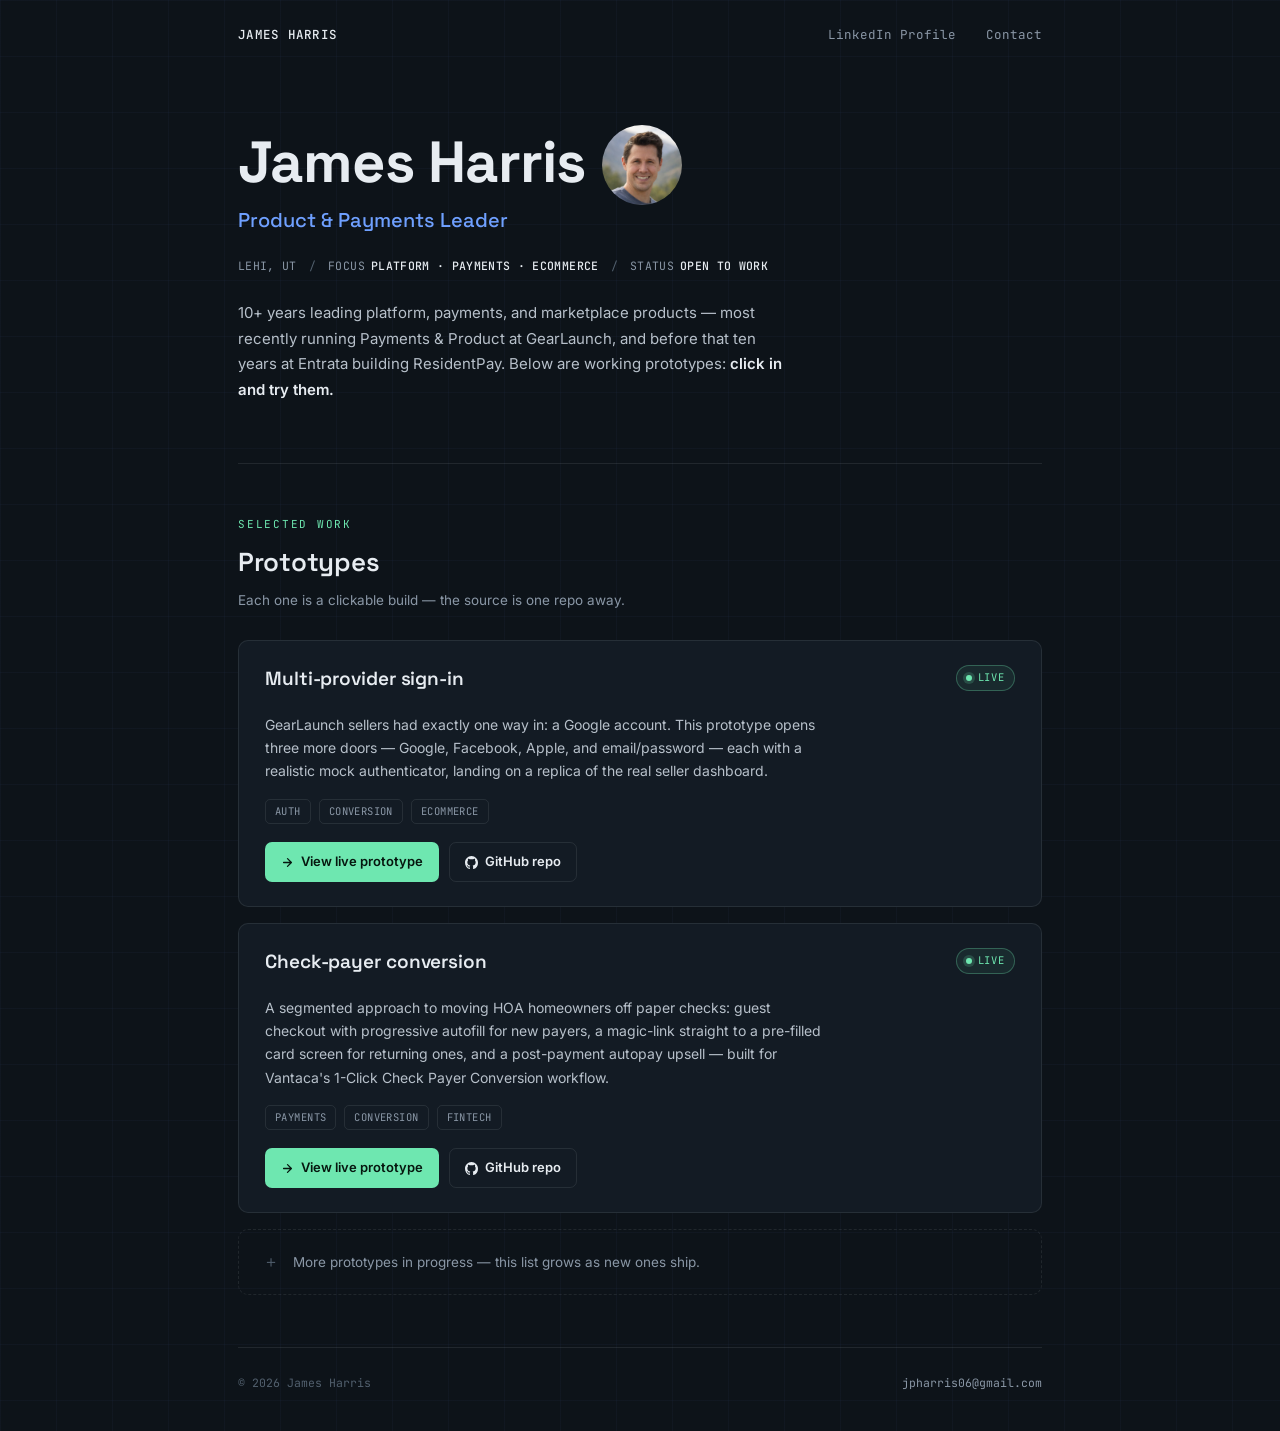
==== index.html @ ce8728e5 "Update index.html" ====
<!DOCTYPE html>
<html lang="en">
<head>
<meta charset="UTF-8">
<meta name="viewport" content="width=device-width, initial-scale=1.0">
<title>James Harris — Product &amp; Payments</title>
<meta name="description" content="Product and payments leader — selected working prototypes.">
<meta property="og:title" content="James Harris — Product & Payments">
<meta property="og:description" content="Selected working prototypes — not slide decks. Click in, sign in, use them.">
<meta property="og:type" content="website">
<meta property="og:url" content="https://jpharris06-dot.github.io">
<meta name="twitter:card" content="summary">
<meta name="twitter:title" content="James Harris — Product & Payments">
<meta name="twitter:description" content="Selected working prototypes — not slide decks. Click in, sign in, use them.">
<link rel="preconnect" href="https://fonts.googleapis.com">
<link href="https://fonts.googleapis.com/css2?family=Space+Grotesk:wght@400;500;600;700&family=Inter:wght@400;500;600&family=JetBrains+Mono:wght@400;500&display=swap" rel="stylesheet">
<style>
  :root{
    --bg: #0D1319;
    --panel: #131B24;
    --panel-2: #17212C;
    --ink: #E7ECF1;
    --muted: #8A97A6;
    --faint: #52606E;
    --line: rgba(231,236,241,0.09);
    --signal: #6EE7B0;
    --wire: #6FA0FF;
    --radius: 10px;
    --display: 'Space Grotesk', sans-serif;
    --body: 'Inter', sans-serif;
    --mono: 'JetBrains Mono', monospace;
  }
  *{ box-sizing:border-box; }
  html{ scroll-behavior:smooth; }
  body{
    margin:0; background: var(--bg); color: var(--ink);
    font-family: var(--body); line-height:1.5; -webkit-font-smoothing:antialiased;
    background-image:
      linear-gradient(rgba(111,160,255,0.035) 1px, transparent 1px),
      linear-gradient(90deg, rgba(111,160,255,0.035) 1px, transparent 1px);
    background-size: 56px 56px;
  }
  a{ color:inherit; }
  ::selection{ background: var(--signal); color:#06120C; }
  :focus-visible{ outline: 2px solid var(--signal); outline-offset:3px; }

  .wrap{ max-width: 860px; margin:0 auto; padding: 0 28px; }

  /* ---------- NAV ---------- */
  .nav{
    display:flex; align-items:center; justify-content:space-between;
    padding: 26px 0; font-family: var(--mono); font-size:12.5px; color: var(--muted);
  }
  .nav .who{ color: var(--ink); font-weight:500; letter-spacing:0.02em; }
  .nav .links a{ text-decoration:none; color: var(--muted); margin-left:22px; transition: color .15s ease; }
  .nav .links a:hover{ color: var(--signal); }

  /* ---------- HERO ---------- */
  .hero{ padding: 54px 0 46px; border-bottom:1px solid var(--line); }
  .hero h1{
    font-family: var(--display); font-weight:700; font-size: clamp(38px,6vw,58px);
    margin:0 0 6px; letter-spacing:-0.015em; line-height:1.04;
  }
  .hero .role{
    font-family: var(--display); font-weight:500; font-size: clamp(17px,2.2vw,20px);
    color: var(--wire); margin: 0 0 22px;
  }
  .meta-row{
    display:flex; flex-wrap:wrap; gap: 8px 0; font-family: var(--mono); font-size:11.5px;
    color: var(--muted); letter-spacing:0.03em; margin-bottom:26px;
  }
  .meta-row span{ display:flex; align-items:center; }
  .meta-row span + span::before{ content:"/"; margin:0 12px; color: var(--faint); }
  .meta-row b{ color: var(--ink); font-weight:500; margin-left:6px; }

  .intro{ max-width: 560px; color:#B7C0CA; font-size:15px; line-height:1.7; }
  .intro strong{ color: var(--ink); font-weight:600; }

  /* ---------- SECTION HEADER ---------- */
  .section{ padding: 52px 0; }
  .section-head{ margin-bottom:30px; }
  .eyebrow{
    font-family: var(--mono); font-size:11px; letter-spacing:0.16em; text-transform:uppercase;
    color: var(--signal); margin: 0 0 10px; display:block;
  }
  .section-head h2{
    font-family: var(--display); font-weight:600; font-size:26px; margin:0; letter-spacing:-0.01em;
  }
  .section-head p{ color: var(--muted); font-size:13.5px; margin: 8px 0 0; }

  /* ---------- PROJECT CARDS ---------- */
  .project-list{ display:flex; flex-direction:column; gap:16px; }
  .project-card{
    background: var(--panel); border:1px solid var(--line); border-radius: var(--radius);
    padding: 24px 26px; transition: border-color .18s ease, transform .18s ease, background .18s ease;
  }
  .project-card:hover{ border-color: rgba(111,231,176,0.35); background: var(--panel-2); }

  .card-top{ display:flex; align-items:flex-start; justify-content:space-between; gap:16px; margin-bottom:12px; flex-wrap:wrap; }
  .status-chip{
    display:inline-flex; align-items:center; gap:6px; font-family: var(--mono); font-size:10.5px;
    letter-spacing:0.08em; color: var(--signal); border:1px solid rgba(110,231,176,0.3);
    background: rgba(110,231,176,0.07); padding:4px 9px; border-radius:999px; flex-shrink:0;
  }
  .status-chip i{ width:6px; height:6px; border-radius:50%; background: var(--signal); box-shadow:0 0 0 3px rgba(110,231,176,0.18); }

  .project-card h3{ font-family: var(--display); font-weight:600; font-size:19px; margin:0 0 8px; letter-spacing:-0.005em; }
  .project-card .desc{ color:#B7C0CA; font-size:14px; line-height:1.65; margin: 0 0 16px; max-width:560px; }

  .tag-row{ display:flex; flex-wrap:wrap; gap:8px; margin-bottom:18px; }
  .tag{
    font-family: var(--mono); font-size:10.5px; letter-spacing:0.04em; color: var(--muted);
    border:1px solid var(--line); padding:4px 9px; border-radius:5px;
  }

  .card-actions{ display:flex; gap:10px; flex-wrap:wrap; }
  .btn{
    display:inline-flex; align-items:center; gap:7px; font-family: var(--body); font-weight:600; font-size:13px;
    padding: 9px 15px; border-radius:7px; text-decoration:none; transition: all .15s ease; border:1px solid transparent;
  }
  .btn-primary{ background: var(--signal); color:#06170F; }
  .btn-primary:hover{ background:#8CF0C3; }
  .btn-secondary{ background:transparent; color: var(--ink); border-color: var(--line); }
  .btn-secondary:hover{ border-color: var(--muted); }
  .btn svg{ width:13px; height:13px; }

  /* ---------- NEXT UP ---------- */
  .next-up{
    border: 1px dashed var(--line); border-radius: var(--radius); padding: 20px 24px;
    display:flex; align-items:center; gap:14px; color: var(--muted); font-size:13.5px;
  }
  .next-up .dot{ font-family: var(--mono); font-size:16px; color: var(--faint); flex-shrink:0; }

  /* ---------- FOOTER ---------- */
  footer{
    border-top:1px solid var(--line); padding: 26px 0 40px;
    display:flex; justify-content:space-between; align-items:center; flex-wrap:wrap; gap:10px;
    font-family: var(--mono); font-size:11.5px; color: var(--faint);
  }
  footer a{ color: var(--muted); text-decoration:none; }
  footer a:hover{ color: var(--signal); }

  @media (max-width:560px){
    .meta-row span + span::before{ margin:0 9px; }
    .nav .links a{ margin-left:14px; }
  }

  /* ---------- EMAIL MODAL ---------- */
  .email-modal-overlay{
    position:fixed; inset:0; z-index:1000; display:none; align-items:center; justify-content:center;
    background: rgba(6,10,14,0.65); backdrop-filter: blur(3px); padding:20px;
  }
  .email-modal-overlay.show{ display:flex; }
  .email-modal-card{
    width:320px; max-width:100%; background: var(--panel-2); border:1px solid var(--line);
    border-radius: var(--radius); overflow:hidden; box-shadow: 0 24px 60px rgba(0,0,0,0.5);
  }
  .email-modal-head{
    display:flex; align-items:center; justify-content:space-between; padding:16px 18px;
    border-bottom:1px solid var(--line); font-family: var(--display); font-weight:600; font-size:14.5px;
  }
  .email-modal-close{
    background:none; border:none; color: var(--muted); font-size:14px; cursor:pointer; padding:4px;
    line-height:1; transition: color .15s ease;
  }
  .email-modal-close:hover{ color: var(--ink); }
  .email-modal-options{ padding:10px; display:flex; flex-direction:column; gap:4px; }
  .email-option{
    display:flex; align-items:center; gap:12px; width:100%; text-align:left;
    padding:11px 12px; border-radius:8px; background:none; border:none; color: var(--ink);
    font-family: var(--body); font-size:13.5px; font-weight:500; cursor:pointer; text-decoration:none;
    transition: background .15s ease;
  }
  .email-option:hover{ background: rgba(111,160,255,0.08); }
  .email-option-icon{ display:flex; align-items:center; justify-content:center; width:24px; flex-shrink:0; color: var(--muted); }
.profile-pic{ width:80px; height:80px; border-radius:50%; object-fit:cover; vertical-align:middle; }
.name-row{ display:flex; align-items:center; gap:16px; } "display:flex"
</style>
</head>
<body>

<div class="wrap">
  <div class="nav">
    <span class="who">JAMES HARRIS</span>
    <span class="links">
      <a href="https://www.linkedin.com/in/the-james-harris/" target="_blank" rel="noopener">LinkedIn Profile</a>
      <a href="#" id="nav-contact">Contact</a>
    </span>
  </div>

  <div class="hero">
    <div class="name-row"> <h1>James Harris</h1>
       <a href="profile.jpg" target="_blank"> <img src="profile.jpg" alt="James Harris" class="profile-pic"> </a> 
        </div>
    <p class="role">Product &amp; Payments Leader</p>
    <div class="meta-row">
      <span>LEHI, UT</span>
      <span>FOCUS<b>PLATFORM · PAYMENTS · ECOMMERCE</b></span>
      <span>STATUS<b>OPEN TO WORK</b></span>
    </div>
    <p class="intro">
      10+ years leading platform, payments, and marketplace products — most recently running Payments &amp; Product at GearLaunch, and before that ten years at Entrata building ResidentPay. Below are working prototypes: <strong>click in and try them.</strong>
    </p>
  </div>

  <div class="section" id="work">
    <div class="section-head">
      <span class="eyebrow">Selected work</span>
      <h2>Prototypes</h2>
      <p>Each one is a clickable build — the source is one repo away.</p>
    </div>

    <div class="project-list">

      <div class="project-card">
        <div class="card-top">
          <h3>Multi-provider sign-in</h3>
          <span class="status-chip"><i></i>LIVE</span>
        </div>
        <p class="desc">GearLaunch sellers had exactly one way in: a Google account. This prototype opens three more doors — Google, Facebook, Apple, and email/password — each with a realistic mock authenticator, landing on a replica of the real seller dashboard.</p>
        <div class="tag-row">
          <span class="tag">AUTH</span>
          <span class="tag">CONVERSION</span>
          <span class="tag">ECOMMERCE</span>
        </div>
        <div class="card-actions">
          <a class="btn btn-primary" href="https://jpharris06-dot.github.io/gearlaunch-seller-login-prototype/" target="_blank" rel="noopener">
            <svg viewBox="0 0 20 20" fill="none"><path d="M4 10h11M10 4l6 6-6 6" stroke="currentColor" stroke-width="2" stroke-linecap="round" stroke-linejoin="round"/></svg>
            View live prototype
          </a>
          <a class="btn btn-secondary" href="https://github.com/jpharris06-dot/gearlaunch-seller-login-prototype" target="_blank" rel="noopener">
            <svg viewBox="0 0 20 20" fill="currentColor"><path d="M10 0C4.48 0 0 4.58 0 10.24c0 4.53 2.87 8.37 6.84 9.72.5.1.68-.22.68-.5v-1.75c-2.78.62-3.37-1.36-3.37-1.36-.45-1.19-1.11-1.5-1.11-1.5-.91-.64.07-.63.07-.63 1 .07 1.53 1.06 1.53 1.06.89 1.56 2.34 1.11 2.91.85.09-.66.35-1.11.63-1.37-2.22-.26-4.56-1.15-4.56-5.11 0-1.13.39-2.05 1.03-2.77-.1-.26-.45-1.32.1-2.75 0 0 .84-.28 2.75 1.06a9.4 9.4 0 0 1 5 0c1.91-1.34 2.75-1.06 2.75-1.06.55 1.43.2 2.49.1 2.75.64.72 1.03 1.64 1.03 2.77 0 3.97-2.34 4.85-4.57 5.1.36.32.68.95.68 1.92v2.85c0 .28.18.61.69.5A10.25 10.25 0 0 0 20 10.24C20 4.58 15.52 0 10 0Z"/></svg>
            GitHub repo
          </a>
        </div>
      </div>

      <div class="project-card">
        <div class="card-top">
          <h3>Check-payer conversion</h3>
          <span class="status-chip"><i></i>LIVE</span>
        </div>
        <p class="desc">A segmented approach to moving HOA homeowners off paper checks: guest checkout with progressive autofill for new payers, a magic-link straight to a pre-filled card screen for returning ones, and a post-payment autopay upsell — built for Vantaca's 1-Click Check Payer Conversion workflow.</p>
        <div class="tag-row">
          <span class="tag">PAYMENTS</span>
          <span class="tag">CONVERSION</span>
          <span class="tag">FINTECH</span>
        </div>
        <div class="card-actions">
          <a class="btn btn-primary" href="https://jpharris06-dot.github.io/vantaca-pay-prototype/" target="_blank" rel="noopener">
            <svg viewBox="0 0 20 20" fill="none"><path d="M4 10h11M10 4l6 6-6 6" stroke="currentColor" stroke-width="2" stroke-linecap="round" stroke-linejoin="round"/></svg>
            View live prototype
          </a>
          <a class="btn btn-secondary" href="https://github.com/jpharris06-dot/vantaca-pay-prototype" target="_blank" rel="noopener">
            <svg viewBox="0 0 20 20" fill="currentColor"><path d="M10 0C4.48 0 0 4.58 0 10.24c0 4.53 2.87 8.37 6.84 9.72.5.1.68-.22.68-.5v-1.75c-2.78.62-3.37-1.36-3.37-1.36-.45-1.19-1.11-1.5-1.11-1.5-.91-.64.07-.63.07-.63 1 .07 1.53 1.06 1.53 1.06.89 1.56 2.34 1.11 2.91.85.09-.66.35-1.11.63-1.37-2.22-.26-4.56-1.15-4.56-5.11 0-1.13.39-2.05 1.03-2.77-.1-.26-.45-1.32.1-2.75 0 0 .84-.28 2.75 1.06a9.4 9.4 0 0 1 5 0c1.91-1.34 2.75-1.06 2.75-1.06.55 1.43.2 2.49.1 2.75.64.72 1.03 1.64 1.03 2.77 0 3.97-2.34 4.85-4.57 5.1.36.32.68.95.68 1.92v2.85c0 .28.18.61.69.5A10.25 10.25 0 0 0 20 10.24C20 4.58 15.52 0 10 0Z"/></svg>
            GitHub repo
          </a>
        </div>
      </div>

      <div class="next-up">
        <span class="dot">＋</span>
        <span>More prototypes in progress — this list grows as new ones ship.</span>
      </div>

    </div>
  </div>

  <footer>
    <span>© 2026 James Harris</span>
    <a href="#" id="footer-contact">jpharris06@gmail.com</a>
  </footer>
</div>

<!-- ============ EMAIL MODAL ============ -->
<div class="email-modal-overlay" id="email-modal">
  <div class="email-modal-card">
    <div class="email-modal-head">
      <span>Reach James</span>
      <button class="email-modal-close" id="email-modal-close" aria-label="Close">✕</button>
    </div>
    <div class="email-modal-options">
      <a class="email-option" href="https://mail.google.com/mail/?view=cm&fs=1&to=jpharris06@gmail.com" target="_blank" rel="noopener">
        <span class="email-option-icon">
          <svg viewBox="0 0 24 24" width="18" height="18"><path fill="#EA4335" d="M12 13.2 2.4 6.6V18a1.8 1.8 0 0 0 1.8 1.8h1.6V9.9l6.2 4.3 6.2-4.3v9.9h1.6A1.8 1.8 0 0 0 21.6 18V6.6L12 13.2Z"/><path fill="#4285F4" d="M19.8 4.8h-.4L12 10.1 4.6 4.8h-.4A1.8 1.8 0 0 0 2.4 6.6l9.6 6.6 9.6-6.6a1.8 1.8 0 0 0-1.8-1.8Z"/></svg>
        </span>
        <span>Open in Gmail</span>
      </a>
      <a class="email-option" href="https://outlook.office.com/mail/deeplink/compose?to=jpharris06@gmail.com" target="_blank" rel="noopener">
        <span class="email-option-icon">
          <svg viewBox="0 0 24 24" width="18" height="18"><rect x="2" y="5" width="13" height="14" rx="1.5" fill="#0A2767"/><path fill="#28A8EA" d="M22 8.2v8.4c0 .6-.5 1-1 .8l-6-3.1V9.9l6-3.1c.5-.2 1 .2 1 .8Z"/><rect x="4" y="8" width="9" height="8" fill="#fff"/></svg>
        </span>
        <span>Open in Outlook</span>
      </a>
      <button class="email-option" id="copy-email-btn">
        <span class="email-option-icon">
          <svg viewBox="0 0 24 24" width="18" height="18" fill="none"><rect x="8" y="8" width="12" height="12" rx="2" stroke="currentColor" stroke-width="1.6"/><path d="M16 8V6a2 2 0 0 0-2-2H6a2 2 0 0 0-2 2v8a2 2 0 0 0 2 2h2" stroke="currentColor" stroke-width="1.6"/></svg>
        </span>
        <span id="copy-email-label">Copy email address</span>
      </button>
    </div>
  </div>
</div>

<script>
  const emailModal = document.getElementById('email-modal');
  function openEmailModal(e){ e.preventDefault(); emailModal.classList.add('show'); }
  function closeEmailModal(){ emailModal.classList.remove('show'); }

  document.getElementById('nav-contact').addEventListener('click', openEmailModal);
  document.getElementById('footer-contact').addEventListener('click', openEmailModal);
  document.getElementById('email-modal-close').addEventListener('click', closeEmailModal);
  emailModal.addEventListener('click', (e) => { if(e.target === emailModal) closeEmailModal(); });
  document.addEventListener('keydown', (e) => { if(e.key === 'Escape') closeEmailModal(); });

  document.getElementById('copy-email-btn').addEventListener('click', async () => {
    const label = document.getElementById('copy-email-label');
    try{
      await navigator.clipboard.writeText('jpharris06@gmail.com');
      label.textContent = 'Copied!';
      setTimeout(() => { label.textContent = 'Copy email address'; }, 1600);
    }catch(err){
      label.textContent = 'jpharris06@gmail.com';
    }
  });
</script>

</body>
</html>
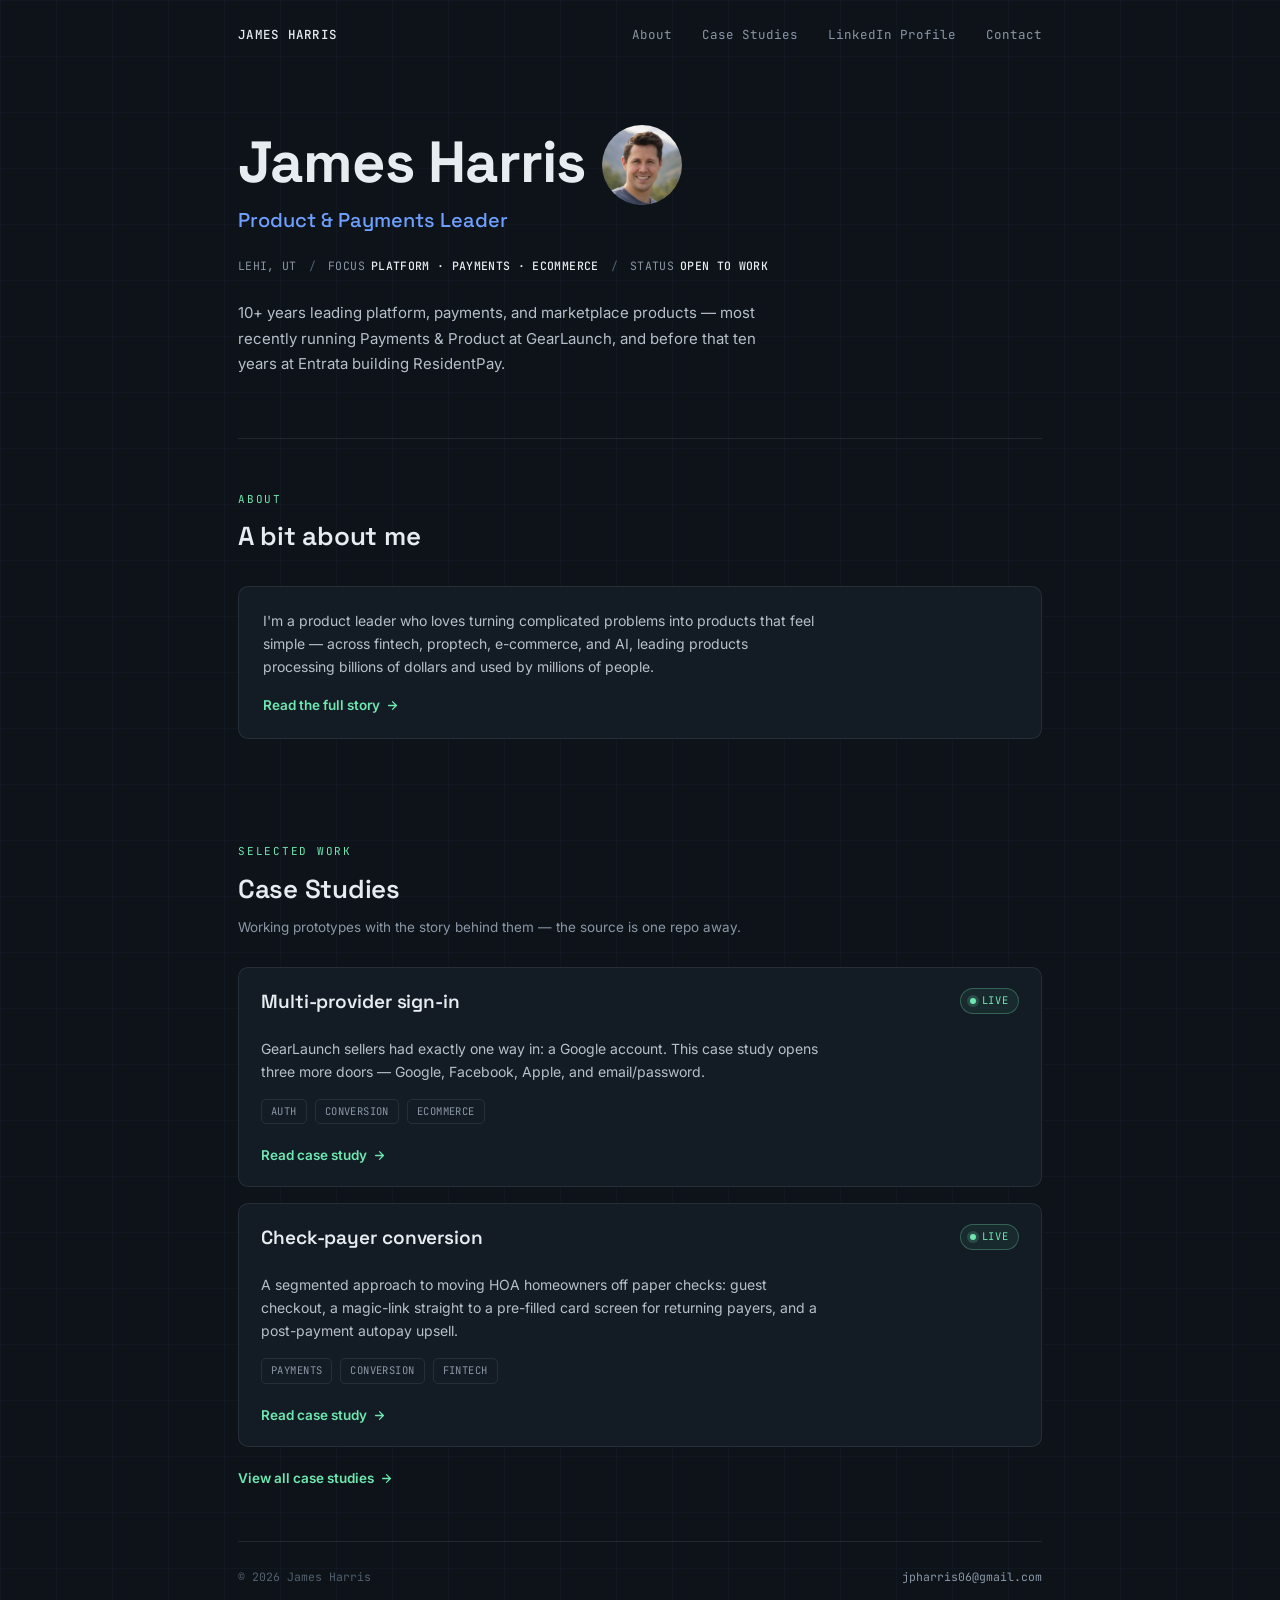
==== commit 5284f75a: "Restructure site Restructure site into About Me and Case Studies pages." ====
--- a/index.html
+++ b/index.html
@@ -4,194 +4,28 @@
 <meta charset="UTF-8">
 <meta name="viewport" content="width=device-width, initial-scale=1.0">
 <title>James Harris — Product &amp; Payments</title>
-<meta name="description" content="Product and payments leader — selected working prototypes.">
+<meta name="description" content="Product and payments leader — case studies, working prototypes, and background.">
 <meta property="og:title" content="James Harris — Product & Payments">
-<meta property="og:description" content="Selected working prototypes — not slide decks. Click in, sign in, use them.">
+<meta property="og:description" content="Case studies and working prototypes — not slide decks. Click in, sign in, use them.">
 <meta property="og:type" content="website">
-<meta property="og:url" content="https://jpharris06-dot.github.io">
+<meta property="og:url" content="https://jpharris06-dot.github.io/">
 <meta name="twitter:card" content="summary">
 <meta name="twitter:title" content="James Harris — Product & Payments">
-<meta name="twitter:description" content="Selected working prototypes — not slide decks. Click in, sign in, use them.">
+<meta name="twitter:description" content="Case studies and working prototypes — not slide decks. Click in, sign in, use them.">
 <link rel="preconnect" href="https://fonts.googleapis.com">
 <link href="https://fonts.googleapis.com/css2?family=Space+Grotesk:wght@400;500;600;700&family=Inter:wght@400;500;600&family=JetBrains+Mono:wght@400;500&display=swap" rel="stylesheet">
-<style>
-  :root{
-    --bg: #0D1319;
-    --panel: #131B24;
-    --panel-2: #17212C;
-    --ink: #E7ECF1;
-    --muted: #8A97A6;
-    --faint: #52606E;
-    --line: rgba(231,236,241,0.09);
-    --signal: #6EE7B0;
-    --wire: #6FA0FF;
-    --radius: 10px;
-    --display: 'Space Grotesk', sans-serif;
-    --body: 'Inter', sans-serif;
-    --mono: 'JetBrains Mono', monospace;
-  }
-  *{ box-sizing:border-box; }
-  html{ scroll-behavior:smooth; }
-  body{
-    margin:0; background: var(--bg); color: var(--ink);
-    font-family: var(--body); line-height:1.5; -webkit-font-smoothing:antialiased;
-    background-image:
-      linear-gradient(rgba(111,160,255,0.035) 1px, transparent 1px),
-      linear-gradient(90deg, rgba(111,160,255,0.035) 1px, transparent 1px);
-    background-size: 56px 56px;
-  }
-  a{ color:inherit; }
-  ::selection{ background: var(--signal); color:#06120C; }
-  :focus-visible{ outline: 2px solid var(--signal); outline-offset:3px; }
-
-  .wrap{ max-width: 860px; margin:0 auto; padding: 0 28px; }
-
-  /* ---------- NAV ---------- */
-  .nav{
-    display:flex; align-items:center; justify-content:space-between;
-    padding: 26px 0; font-family: var(--mono); font-size:12.5px; color: var(--muted);
-  }
-  .nav .who{ color: var(--ink); font-weight:500; letter-spacing:0.02em; }
-  .nav .links a{ text-decoration:none; color: var(--muted); margin-left:22px; transition: color .15s ease; }
-  .nav .links a:hover{ color: var(--signal); }
-
-  /* ---------- HERO ---------- */
-  .hero{ padding: 54px 0 46px; border-bottom:1px solid var(--line); }
-  .hero h1{
-    font-family: var(--display); font-weight:700; font-size: clamp(38px,6vw,58px);
-    margin:0 0 6px; letter-spacing:-0.015em; line-height:1.04;
-  }
-  .hero .role{
-    font-family: var(--display); font-weight:500; font-size: clamp(17px,2.2vw,20px);
-    color: var(--wire); margin: 0 0 22px;
-  }
-  .meta-row{
-    display:flex; flex-wrap:wrap; gap: 8px 0; font-family: var(--mono); font-size:11.5px;
-    color: var(--muted); letter-spacing:0.03em; margin-bottom:26px;
-  }
-  .meta-row span{ display:flex; align-items:center; }
-  .meta-row span + span::before{ content:"/"; margin:0 12px; color: var(--faint); }
-  .meta-row b{ color: var(--ink); font-weight:500; margin-left:6px; }
-
-  .intro{ max-width: 560px; color:#B7C0CA; font-size:15px; line-height:1.7; }
-  .intro strong{ color: var(--ink); font-weight:600; }
-
-  /* ---------- SECTION HEADER ---------- */
-  .section{ padding: 52px 0; }
-  .section-head{ margin-bottom:30px; }
-  .eyebrow{
-    font-family: var(--mono); font-size:11px; letter-spacing:0.16em; text-transform:uppercase;
-    color: var(--signal); margin: 0 0 10px; display:block;
-  }
-  .section-head h2{
-    font-family: var(--display); font-weight:600; font-size:26px; margin:0; letter-spacing:-0.01em;
-  }
-  .section-head p{ color: var(--muted); font-size:13.5px; margin: 8px 0 0; }
-
-  /* ---------- PROJECT CARDS ---------- */
-  .project-list{ display:flex; flex-direction:column; gap:16px; }
-  .project-card{
-    background: var(--panel); border:1px solid var(--line); border-radius: var(--radius);
-    padding: 24px 26px; transition: border-color .18s ease, transform .18s ease, background .18s ease;
-  }
-  .project-card:hover{ border-color: rgba(111,231,176,0.35); background: var(--panel-2); }
-
-  .card-top{ display:flex; align-items:flex-start; justify-content:space-between; gap:16px; margin-bottom:12px; flex-wrap:wrap; }
-  .status-chip{
-    display:inline-flex; align-items:center; gap:6px; font-family: var(--mono); font-size:10.5px;
-    letter-spacing:0.08em; color: var(--signal); border:1px solid rgba(110,231,176,0.3);
-    background: rgba(110,231,176,0.07); padding:4px 9px; border-radius:999px; flex-shrink:0;
-  }
-  .status-chip i{ width:6px; height:6px; border-radius:50%; background: var(--signal); box-shadow:0 0 0 3px rgba(110,231,176,0.18); }
-
-  .project-card h3{ font-family: var(--display); font-weight:600; font-size:19px; margin:0 0 8px; letter-spacing:-0.005em; }
-  .project-card .desc{ color:#B7C0CA; font-size:14px; line-height:1.65; margin: 0 0 16px; max-width:560px; }
-
-  .tag-row{ display:flex; flex-wrap:wrap; gap:8px; margin-bottom:18px; }
-  .tag{
-    font-family: var(--mono); font-size:10.5px; letter-spacing:0.04em; color: var(--muted);
-    border:1px solid var(--line); padding:4px 9px; border-radius:5px;
-  }
-
-  .card-actions{ display:flex; gap:10px; flex-wrap:wrap; }
-  .btn{
-    display:inline-flex; align-items:center; gap:7px; font-family: var(--body); font-weight:600; font-size:13px;
-    padding: 9px 15px; border-radius:7px; text-decoration:none; transition: all .15s ease; border:1px solid transparent;
-  }
-  .btn-primary{ background: var(--signal); color:#06170F; }
-  .btn-primary:hover{ background:#8CF0C3; }
-  .btn-secondary{ background:transparent; color: var(--ink); border-color: var(--line); }
-  .btn-secondary:hover{ border-color: var(--muted); }
-  .btn svg{ width:13px; height:13px; }
-
-  /* ---------- NEXT UP ---------- */
-  .next-up{
-    border: 1px dashed var(--line); border-radius: var(--radius); padding: 20px 24px;
-    display:flex; align-items:center; gap:14px; color: var(--muted); font-size:13.5px;
-  }
-  .next-up .dot{ font-family: var(--mono); font-size:16px; color: var(--faint); flex-shrink:0; }
-
-  /* ---------- FOOTER ---------- */
-  footer{
-    border-top:1px solid var(--line); padding: 26px 0 40px;
-    display:flex; justify-content:space-between; align-items:center; flex-wrap:wrap; gap:10px;
-    font-family: var(--mono); font-size:11.5px; color: var(--faint);
-  }
-  footer a{ color: var(--muted); text-decoration:none; }
-  footer a:hover{ color: var(--signal); }
-
-  @media (max-width:560px){
-    .meta-row span + span::before{ margin:0 9px; }
-    .nav .links a{ margin-left:14px; }
-  }
-
-  /* ---------- EMAIL MODAL ---------- */
-  .email-modal-overlay{
-    position:fixed; inset:0; z-index:1000; display:none; align-items:center; justify-content:center;
-    background: rgba(6,10,14,0.65); backdrop-filter: blur(3px); padding:20px;
-  }
-  .email-modal-overlay.show{ display:flex; }
-  .email-modal-card{
-    width:320px; max-width:100%; background: var(--panel-2); border:1px solid var(--line);
-    border-radius: var(--radius); overflow:hidden; box-shadow: 0 24px 60px rgba(0,0,0,0.5);
-  }
-  .email-modal-head{
-    display:flex; align-items:center; justify-content:space-between; padding:16px 18px;
-    border-bottom:1px solid var(--line); font-family: var(--display); font-weight:600; font-size:14.5px;
-  }
-  .email-modal-close{
-    background:none; border:none; color: var(--muted); font-size:14px; cursor:pointer; padding:4px;
-    line-height:1; transition: color .15s ease;
-  }
-  .email-modal-close:hover{ color: var(--ink); }
-  .email-modal-options{ padding:10px; display:flex; flex-direction:column; gap:4px; }
-  .email-option{
-    display:flex; align-items:center; gap:12px; width:100%; text-align:left;
-    padding:11px 12px; border-radius:8px; background:none; border:none; color: var(--ink);
-    font-family: var(--body); font-size:13.5px; font-weight:500; cursor:pointer; text-decoration:none;
-    transition: background .15s ease;
-  }
-  .email-option:hover{ background: rgba(111,160,255,0.08); }
-  .email-option-icon{ display:flex; align-items:center; justify-content:center; width:24px; flex-shrink:0; color: var(--muted); }
-.profile-pic{ width:80px; height:80px; border-radius:50%; object-fit:cover; vertical-align:middle; }
-.name-row{ display:flex; align-items:center; gap:16px; } "display:flex"
-</style>
+<link rel="stylesheet" href="/style.css">
 </head>
 <body>
 
 <div class="wrap">
-  <div class="nav">
-    <span class="who">JAMES HARRIS</span>
-    <span class="links">
-      <a href="https://www.linkedin.com/in/the-james-harris/" target="_blank" rel="noopener">LinkedIn Profile</a>
-      <a href="#" id="nav-contact">Contact</a>
-    </span>
-  </div>
+  <div id="site-nav"></div>
 
   <div class="hero">
-    <div class="name-row"> <h1>James Harris</h1>
-       <a href="profile.jpg" target="_blank"> <img src="profile.jpg" alt="James Harris" class="profile-pic"> </a> 
-        </div>
+    <div class="name-row">
+      <h1>James Harris</h1>
+      <img src="/profile.jpg" alt="James Harris" class="profile-pic" id="profile-photo">
+    </div>
     <p class="role">Product &amp; Payments Leader</p>
     <div class="meta-row">
       <span>LEHI, UT</span>
@@ -199,131 +33,80 @@
       <span>STATUS<b>OPEN TO WORK</b></span>
     </div>
     <p class="intro">
-      10+ years leading platform, payments, and marketplace products — most recently running Payments &amp; Product at GearLaunch, and before that ten years at Entrata building ResidentPay. Below are working prototypes: <strong>click in and try them.</strong>
+      10+ years leading platform, payments, and marketplace products — most recently running Payments &amp; Product at GearLaunch, and before that ten years at Entrata building ResidentPay.
     </p>
+  </div>
+
+  <div class="section" id="about">
+    <div class="section-head">
+      <span class="eyebrow">About</span>
+      <h2>A bit about me</h2>
+    </div>
+    <div class="teaser-card">
+      <p>I'm a product leader who loves turning complicated problems into products that feel simple — across fintech, proptech, e-commerce, and AI, leading products processing billions of dollars and used by millions of people.</p>
+      <a class="link-arrow" href="/about-me/">
+        Read the full story
+        <svg viewBox="0 0 20 20" fill="none"><path d="M4 10h11M10 4l6 6-6 6" stroke="currentColor" stroke-width="2" stroke-linecap="round" stroke-linejoin="round"/></svg>
+      </a>
+    </div>
   </div>
 
   <div class="section" id="work">
     <div class="section-head">
       <span class="eyebrow">Selected work</span>
-      <h2>Prototypes</h2>
-      <p>Each one is a clickable build — the source is one repo away.</p>
+      <h2>Case Studies</h2>
+      <p>Working prototypes with the story behind them — the source is one repo away.</p>
     </div>
 
     <div class="project-list">
 
-      <div class="project-card">
+      <div class="project-card compact">
         <div class="card-top">
           <h3>Multi-provider sign-in</h3>
           <span class="status-chip"><i></i>LIVE</span>
         </div>
-        <p class="desc">GearLaunch sellers had exactly one way in: a Google account. This prototype opens three more doors — Google, Facebook, Apple, and email/password — each with a realistic mock authenticator, landing on a replica of the real seller dashboard.</p>
+        <p class="desc">GearLaunch sellers had exactly one way in: a Google account. This case study opens three more doors — Google, Facebook, Apple, and email/password.</p>
         <div class="tag-row">
           <span class="tag">AUTH</span>
           <span class="tag">CONVERSION</span>
           <span class="tag">ECOMMERCE</span>
         </div>
-        <div class="card-actions">
-          <a class="btn btn-primary" href="https://jpharris06-dot.github.io/gearlaunch-seller-login-prototype/" target="_blank" rel="noopener">
-            <svg viewBox="0 0 20 20" fill="none"><path d="M4 10h11M10 4l6 6-6 6" stroke="currentColor" stroke-width="2" stroke-linecap="round" stroke-linejoin="round"/></svg>
-            View live prototype
-          </a>
-          <a class="btn btn-secondary" href="https://github.com/jpharris06-dot/gearlaunch-seller-login-prototype" target="_blank" rel="noopener">
-            <svg viewBox="0 0 20 20" fill="currentColor"><path d="M10 0C4.48 0 0 4.58 0 10.24c0 4.53 2.87 8.37 6.84 9.72.5.1.68-.22.68-.5v-1.75c-2.78.62-3.37-1.36-3.37-1.36-.45-1.19-1.11-1.5-1.11-1.5-.91-.64.07-.63.07-.63 1 .07 1.53 1.06 1.53 1.06.89 1.56 2.34 1.11 2.91.85.09-.66.35-1.11.63-1.37-2.22-.26-4.56-1.15-4.56-5.11 0-1.13.39-2.05 1.03-2.77-.1-.26-.45-1.32.1-2.75 0 0 .84-.28 2.75 1.06a9.4 9.4 0 0 1 5 0c1.91-1.34 2.75-1.06 2.75-1.06.55 1.43.2 2.49.1 2.75.64.72 1.03 1.64 1.03 2.77 0 3.97-2.34 4.85-4.57 5.1.36.32.68.95.68 1.92v2.85c0 .28.18.61.69.5A10.25 10.25 0 0 0 20 10.24C20 4.58 15.52 0 10 0Z"/></svg>
-            GitHub repo
-          </a>
-        </div>
+        <a class="link-arrow" href="/case-studies/gearlaunch-auth/">
+          Read case study
+          <svg viewBox="0 0 20 20" fill="none"><path d="M4 10h11M10 4l6 6-6 6" stroke="currentColor" stroke-width="2" stroke-linecap="round" stroke-linejoin="round"/></svg>
+        </a>
       </div>
 
-      <div class="project-card">
+      <div class="project-card compact">
         <div class="card-top">
           <h3>Check-payer conversion</h3>
           <span class="status-chip"><i></i>LIVE</span>
         </div>
-        <p class="desc">A segmented approach to moving HOA homeowners off paper checks: guest checkout with progressive autofill for new payers, a magic-link straight to a pre-filled card screen for returning ones, and a post-payment autopay upsell — built for Vantaca's 1-Click Check Payer Conversion workflow.</p>
+        <p class="desc">A segmented approach to moving HOA homeowners off paper checks: guest checkout, a magic-link straight to a pre-filled card screen for returning payers, and a post-payment autopay upsell.</p>
         <div class="tag-row">
           <span class="tag">PAYMENTS</span>
           <span class="tag">CONVERSION</span>
           <span class="tag">FINTECH</span>
         </div>
-        <div class="card-actions">
-          <a class="btn btn-primary" href="https://jpharris06-dot.github.io/vantaca-pay-prototype/" target="_blank" rel="noopener">
-            <svg viewBox="0 0 20 20" fill="none"><path d="M4 10h11M10 4l6 6-6 6" stroke="currentColor" stroke-width="2" stroke-linecap="round" stroke-linejoin="round"/></svg>
-            View live prototype
-          </a>
-          <a class="btn btn-secondary" href="https://github.com/jpharris06-dot/vantaca-pay-prototype" target="_blank" rel="noopener">
-            <svg viewBox="0 0 20 20" fill="currentColor"><path d="M10 0C4.48 0 0 4.58 0 10.24c0 4.53 2.87 8.37 6.84 9.72.5.1.68-.22.68-.5v-1.75c-2.78.62-3.37-1.36-3.37-1.36-.45-1.19-1.11-1.5-1.11-1.5-.91-.64.07-.63.07-.63 1 .07 1.53 1.06 1.53 1.06.89 1.56 2.34 1.11 2.91.85.09-.66.35-1.11.63-1.37-2.22-.26-4.56-1.15-4.56-5.11 0-1.13.39-2.05 1.03-2.77-.1-.26-.45-1.32.1-2.75 0 0 .84-.28 2.75 1.06a9.4 9.4 0 0 1 5 0c1.91-1.34 2.75-1.06 2.75-1.06.55 1.43.2 2.49.1 2.75.64.72 1.03 1.64 1.03 2.77 0 3.97-2.34 4.85-4.57 5.1.36.32.68.95.68 1.92v2.85c0 .28.18.61.69.5A10.25 10.25 0 0 0 20 10.24C20 4.58 15.52 0 10 0Z"/></svg>
-            GitHub repo
-          </a>
-        </div>
-      </div>
-
-      <div class="next-up">
-        <span class="dot">＋</span>
-        <span>More prototypes in progress — this list grows as new ones ship.</span>
+        <a class="link-arrow" href="/case-studies/vantaca-check-payer/">
+          Read case study
+          <svg viewBox="0 0 20 20" fill="none"><path d="M4 10h11M10 4l6 6-6 6" stroke="currentColor" stroke-width="2" stroke-linecap="round" stroke-linejoin="round"/></svg>
+        </a>
       </div>
 
     </div>
+
+    <div style="margin-top:18px;">
+      <a class="link-arrow" href="/case-studies/">
+        View all case studies
+        <svg viewBox="0 0 20 20" fill="none"><path d="M4 10h11M10 4l6 6-6 6" stroke="currentColor" stroke-width="2" stroke-linecap="round" stroke-linejoin="round"/></svg>
+      </a>
+    </div>
   </div>
 
-  <footer>
-    <span>© 2026 James Harris</span>
-    <a href="#" id="footer-contact">jpharris06@gmail.com</a>
-  </footer>
+  <div id="site-footer"></div>
 </div>
 
-<!-- ============ EMAIL MODAL ============ -->
-<div class="email-modal-overlay" id="email-modal">
-  <div class="email-modal-card">
-    <div class="email-modal-head">
-      <span>Reach James</span>
-      <button class="email-modal-close" id="email-modal-close" aria-label="Close">✕</button>
-    </div>
-    <div class="email-modal-options">
-      <a class="email-option" href="https://mail.google.com/mail/?view=cm&fs=1&to=jpharris06@gmail.com" target="_blank" rel="noopener">
-        <span class="email-option-icon">
-          <svg viewBox="0 0 24 24" width="18" height="18"><path fill="#EA4335" d="M12 13.2 2.4 6.6V18a1.8 1.8 0 0 0 1.8 1.8h1.6V9.9l6.2 4.3 6.2-4.3v9.9h1.6A1.8 1.8 0 0 0 21.6 18V6.6L12 13.2Z"/><path fill="#4285F4" d="M19.8 4.8h-.4L12 10.1 4.6 4.8h-.4A1.8 1.8 0 0 0 2.4 6.6l9.6 6.6 9.6-6.6a1.8 1.8 0 0 0-1.8-1.8Z"/></svg>
-        </span>
-        <span>Open in Gmail</span>
-      </a>
-      <a class="email-option" href="https://outlook.office.com/mail/deeplink/compose?to=jpharris06@gmail.com" target="_blank" rel="noopener">
-        <span class="email-option-icon">
-          <svg viewBox="0 0 24 24" width="18" height="18"><rect x="2" y="5" width="13" height="14" rx="1.5" fill="#0A2767"/><path fill="#28A8EA" d="M22 8.2v8.4c0 .6-.5 1-1 .8l-6-3.1V9.9l6-3.1c.5-.2 1 .2 1 .8Z"/><rect x="4" y="8" width="9" height="8" fill="#fff"/></svg>
-        </span>
-        <span>Open in Outlook</span>
-      </a>
-      <button class="email-option" id="copy-email-btn">
-        <span class="email-option-icon">
-          <svg viewBox="0 0 24 24" width="18" height="18" fill="none"><rect x="8" y="8" width="12" height="12" rx="2" stroke="currentColor" stroke-width="1.6"/><path d="M16 8V6a2 2 0 0 0-2-2H6a2 2 0 0 0-2 2v8a2 2 0 0 0 2 2h2" stroke="currentColor" stroke-width="1.6"/></svg>
-        </span>
-        <span id="copy-email-label">Copy email address</span>
-      </button>
-    </div>
-  </div>
-</div>
-
-<script>
-  const emailModal = document.getElementById('email-modal');
-  function openEmailModal(e){ e.preventDefault(); emailModal.classList.add('show'); }
-  function closeEmailModal(){ emailModal.classList.remove('show'); }
-
-  document.getElementById('nav-contact').addEventListener('click', openEmailModal);
-  document.getElementById('footer-contact').addEventListener('click', openEmailModal);
-  document.getElementById('email-modal-close').addEventListener('click', closeEmailModal);
-  emailModal.addEventListener('click', (e) => { if(e.target === emailModal) closeEmailModal(); });
-  document.addEventListener('keydown', (e) => { if(e.key === 'Escape') closeEmailModal(); });
-
-  document.getElementById('copy-email-btn').addEventListener('click', async () => {
-    const label = document.getElementById('copy-email-label');
-    try{
-      await navigator.clipboard.writeText('jpharris06@gmail.com');
-      label.textContent = 'Copied!';
-      setTimeout(() => { label.textContent = 'Copy email address'; }, 1600);
-    }catch(err){
-      label.textContent = 'jpharris06@gmail.com';
-    }
-  });
-</script>
-
+<script src="/site.js"></script>
 </body>
 </html>
--- a/style.css
+++ b/style.css
@@ -0,0 +1,233 @@
+:root{
+  --bg: #0D1319;
+  --panel: #131B24;
+  --panel-2: #17212C;
+  --ink: #E7ECF1;
+  --muted: #8A97A6;
+  --faint: #52606E;
+  --line: rgba(231,236,241,0.09);
+  --signal: #6EE7B0;
+  --wire: #6FA0FF;
+  --radius: 10px;
+  --display: 'Space Grotesk', sans-serif;
+  --body: 'Inter', sans-serif;
+  --mono: 'JetBrains Mono', monospace;
+}
+*{ box-sizing:border-box; }
+html{ scroll-behavior:smooth; }
+body{
+  margin:0; background: var(--bg); color: var(--ink);
+  font-family: var(--body); line-height:1.5; -webkit-font-smoothing:antialiased;
+  background-image:
+    linear-gradient(rgba(111,160,255,0.035) 1px, transparent 1px),
+    linear-gradient(90deg, rgba(111,160,255,0.035) 1px, transparent 1px);
+  background-size: 56px 56px;
+}
+a{ color:inherit; }
+::selection{ background: var(--signal); color:#06120C; }
+:focus-visible{ outline: 2px solid var(--signal); outline-offset:3px; }
+
+.wrap{ max-width: 860px; margin:0 auto; padding: 0 28px; }
+
+/* ---------- NAV ---------- */
+.nav{
+  display:flex; align-items:center; justify-content:space-between;
+  padding: 26px 0; font-family: var(--mono); font-size:12.5px; color: var(--muted);
+}
+.nav .who{ color: var(--ink); font-weight:500; letter-spacing:0.02em; }
+.nav .links a{ text-decoration:none; color: var(--muted); margin-left:22px; transition: color .15s ease; }
+.nav .links a:hover{ color: var(--signal); }
+.nav .links a.active{ color: var(--ink); }
+
+/* ---------- HERO (homepage only) ---------- */
+.hero{ padding: 54px 0 46px; border-bottom:1px solid var(--line); }
+.hero h1{
+  font-family: var(--display); font-weight:700; font-size: clamp(38px,6vw,58px);
+  margin:0 0 6px; letter-spacing:-0.015em; line-height:1.04;
+}
+.hero .role{
+  font-family: var(--display); font-weight:500; font-size: clamp(17px,2.2vw,20px);
+  color: var(--wire); margin: 0 0 22px;
+}
+.meta-row{
+  display:flex; flex-wrap:wrap; gap: 8px 0; font-family: var(--mono); font-size:11.5px;
+  color: var(--muted); letter-spacing:0.03em; margin-bottom:26px;
+}
+.meta-row span{ display:flex; align-items:center; }
+.meta-row span + span::before{ content:"/"; margin:0 12px; color: var(--faint); }
+.meta-row b{ color: var(--ink); font-weight:500; margin-left:6px; }
+
+.intro{ max-width: 560px; color:#B7C0CA; font-size:15px; line-height:1.7; }
+.intro strong{ color: var(--ink); font-weight:600; }
+
+/* ---------- PAGE HERO (non-homepage pages) ---------- */
+.page-hero{ padding: 46px 0 40px; border-bottom:1px solid var(--line); }
+.page-hero h1{
+  font-family: var(--display); font-weight:700; font-size: clamp(30px,5vw,42px);
+  margin:6px 0 0; letter-spacing:-0.01em;
+}
+.page-hero p{ color: var(--muted); font-size:13.5px; margin: 12px 0 0; max-width:560px; }
+
+.crumb{
+  font-family: var(--mono); font-size:11.5px; color: var(--muted); text-decoration:none;
+  display:inline-flex; align-items:center; gap:6px; margin-bottom:22px; transition: color .15s ease;
+}
+.crumb:hover{ color: var(--signal); }
+
+/* ---------- SECTION HEADER ---------- */
+.section{ padding: 52px 0; }
+.section-head{ margin-bottom:30px; }
+.eyebrow{
+  font-family: var(--mono); font-size:11px; letter-spacing:0.16em; text-transform:uppercase;
+  color: var(--signal); margin: 0 0 10px; display:block;
+}
+.section-head h2{
+  font-family: var(--display); font-weight:600; font-size:26px; margin:0; letter-spacing:-0.01em;
+}
+.section-head p{ color: var(--muted); font-size:13.5px; margin: 8px 0 0; }
+
+/* ---------- LINK-ARROW (teasers / "read more") ---------- */
+.link-arrow{
+  display:inline-flex; align-items:center; gap:6px; font-family: var(--body); font-weight:600;
+  font-size:13.5px; color: var(--signal); text-decoration:none; transition: gap .15s ease;
+}
+.link-arrow:hover{ gap:9px; }
+.link-arrow svg{ width:13px; height:13px; }
+
+/* ---------- TEASER CARD (homepage "About" preview) ---------- */
+.teaser-card{
+  background: var(--panel); border:1px solid var(--line); border-radius: var(--radius); padding: 22px 24px;
+}
+.teaser-card p{ color:#B7C0CA; font-size:14px; line-height:1.65; margin:0 0 14px; max-width:560px; }
+
+/* ---------- PROJECT CARDS ---------- */
+.project-list{ display:flex; flex-direction:column; gap:16px; }
+.project-card{
+  background: var(--panel); border:1px solid var(--line); border-radius: var(--radius);
+  padding: 24px 26px; transition: border-color .18s ease, background .18s ease;
+}
+.project-card:hover{ border-color: rgba(111,231,176,0.35); background: var(--panel-2); }
+.project-card.compact{ padding: 20px 22px; }
+
+.card-top{ display:flex; align-items:flex-start; justify-content:space-between; gap:16px; margin-bottom:12px; flex-wrap:wrap; }
+.status-chip{
+  display:inline-flex; align-items:center; gap:6px; font-family: var(--mono); font-size:10.5px;
+  letter-spacing:0.08em; color: var(--signal); border:1px solid rgba(110,231,176,0.3);
+  background: rgba(110,231,176,0.07); padding:4px 9px; border-radius:999px; flex-shrink:0;
+}
+.status-chip i{ width:6px; height:6px; border-radius:50%; background: var(--signal); box-shadow:0 0 0 3px rgba(110,231,176,0.18); }
+
+.project-card h3{ font-family: var(--display); font-weight:600; font-size:19px; margin:0 0 8px; letter-spacing:-0.005em; }
+.project-card .desc{ color:#B7C0CA; font-size:14px; line-height:1.65; margin: 0 0 16px; max-width:560px; }
+
+.tag-row{ display:flex; flex-wrap:wrap; gap:8px; margin-bottom:18px; }
+.tag{
+  font-family: var(--mono); font-size:10.5px; letter-spacing:0.04em; color: var(--muted);
+  border:1px solid var(--line); padding:4px 9px; border-radius:5px;
+}
+
+.card-actions{ display:flex; gap:10px; flex-wrap:wrap; }
+.btn{
+  display:inline-flex; align-items:center; gap:7px; font-family: var(--body); font-weight:600; font-size:13px;
+  padding: 9px 15px; border-radius:7px; text-decoration:none; transition: all .15s ease; border:1px solid transparent;
+}
+.btn-primary{ background: var(--signal); color:#06170F; }
+.btn-primary:hover{ background:#8CF0C3; }
+.btn-secondary{ background:transparent; color: var(--ink); border-color: var(--line); }
+.btn-secondary:hover{ border-color: var(--muted); }
+.btn svg{ width:13px; height:13px; }
+
+/* ---------- NEXT UP ---------- */
+.next-up{
+  border: 1px dashed var(--line); border-radius: var(--radius); padding: 20px 24px;
+  display:flex; align-items:center; gap:14px; color: var(--muted); font-size:13.5px;
+}
+.next-up .dot{ font-family: var(--mono); font-size:16px; color: var(--faint); flex-shrink:0; }
+
+/* ---------- SOON NOTE (case study detail placeholder) ---------- */
+.soon-note{
+  margin-top:28px; padding-top:24px; border-top:1px dashed var(--line);
+  color: var(--muted); font-size:12.5px; font-family: var(--mono);
+}
+
+/* ---------- FOOTER ---------- */
+footer{
+  border-top:1px solid var(--line); padding: 26px 0 40px;
+  display:flex; justify-content:space-between; align-items:center; flex-wrap:wrap; gap:10px;
+  font-family: var(--mono); font-size:11.5px; color: var(--faint);
+}
+footer a{ color: var(--muted); text-decoration:none; }
+footer a:hover{ color: var(--signal); }
+
+@media (max-width:560px){
+  .meta-row span + span::before{ margin:0 9px; }
+  .nav .links a{ margin-left:14px; }
+}
+
+/* ---------- EMAIL MODAL ---------- */
+.email-modal-overlay{
+  position:fixed; inset:0; z-index:1000; display:none; align-items:center; justify-content:center;
+  background: rgba(6,10,14,0.65); backdrop-filter: blur(3px); padding:20px;
+}
+.email-modal-overlay.show{ display:flex; }
+.email-modal-card{
+  width:320px; max-width:100%; background: var(--panel-2); border:1px solid var(--line);
+  border-radius: var(--radius); overflow:hidden; box-shadow: 0 24px 60px rgba(0,0,0,0.5);
+}
+.email-modal-head{
+  display:flex; align-items:center; justify-content:space-between; padding:16px 18px;
+  border-bottom:1px solid var(--line); font-family: var(--display); font-weight:600; font-size:14.5px;
+}
+.email-modal-close{
+  background:none; border:none; color: var(--muted); font-size:14px; cursor:pointer; padding:4px;
+  line-height:1; transition: color .15s ease;
+}
+.email-modal-close:hover{ color: var(--ink); }
+.email-modal-options{ padding:10px; display:flex; flex-direction:column; gap:4px; }
+.email-option{
+  display:flex; align-items:center; gap:12px; width:100%; text-align:left;
+  padding:11px 12px; border-radius:8px; background:none; border:none; color: var(--ink);
+  font-family: var(--body); font-size:13.5px; font-weight:500; cursor:pointer; text-decoration:none;
+  transition: background .15s ease;
+}
+.email-option:hover{ background: rgba(111,160,255,0.08); }
+.email-option-icon{ display:flex; align-items:center; justify-content:center; width:24px; flex-shrink:0; color: var(--muted); }
+
+/* ---------- PROFILE PHOTO + LIGHTBOX ---------- */
+.profile-pic{ width:80px; height:80px; border-radius:50%; object-fit:cover; vertical-align:middle; cursor:pointer; transition: opacity .15s ease; }
+.profile-pic:hover{ opacity:0.85; }
+.name-row{ display:flex; align-items:center; gap:16px; }
+
+.photo-lightbox-overlay{
+  position:fixed; inset:0; z-index:1200; display:none; align-items:center; justify-content:center;
+  background: rgba(6,10,14,0.85); backdrop-filter: blur(4px); padding:32px; cursor:zoom-out;
+}
+.photo-lightbox-overlay.show{ display:flex; }
+.photo-lightbox-img{
+  max-width:90vw; max-height:88vh; width:auto; height:auto;
+  border-radius:12px; box-shadow: 0 30px 70px rgba(0,0,0,0.6);
+}
+
+/* ---------- ABOUT SECTION ---------- */
+.about-stats{ display:flex; flex-wrap:wrap; gap:10px; margin: 2px 0 28px; }
+.stat-chip{
+  font-family: var(--mono); font-size:11px; letter-spacing:0.05em; color: var(--signal);
+  border:1px solid rgba(110,231,176,0.3); background: rgba(110,231,176,0.07);
+  padding:6px 12px; border-radius:999px;
+}
+.about-body p{ color:#B7C0CA; font-size:15px; line-height:1.75; margin:0 0 18px; max-width:640px; }
+.about-body p:last-child{ margin-bottom:0; }
+.about-body strong{ color: var(--signal); font-weight:600; }
+.about-personal{ margin-top:32px; padding-top:28px; border-top:1px solid var(--line); }
+.about-personal h3{
+  font-family: var(--display); font-weight:600; font-size:13px; letter-spacing:0.1em; text-transform:uppercase;
+  color: var(--muted); margin:0 0 14px;
+}
+.about-personal p{ color:#B7C0CA; font-size:14.5px; line-height:1.75; margin:0 0 14px; max-width:600px; }
+.about-personal p:last-child{ margin-bottom:0; }
+.pull-quote{
+  margin: 32px 0 0; padding: 22px 26px; border-left:2px solid var(--signal);
+  background: var(--panel); border-radius: 0 var(--radius) var(--radius) 0;
+  font-family: var(--display); font-weight:500; font-size:16px; line-height:1.6; color: var(--ink);
+  max-width:640px;
+}
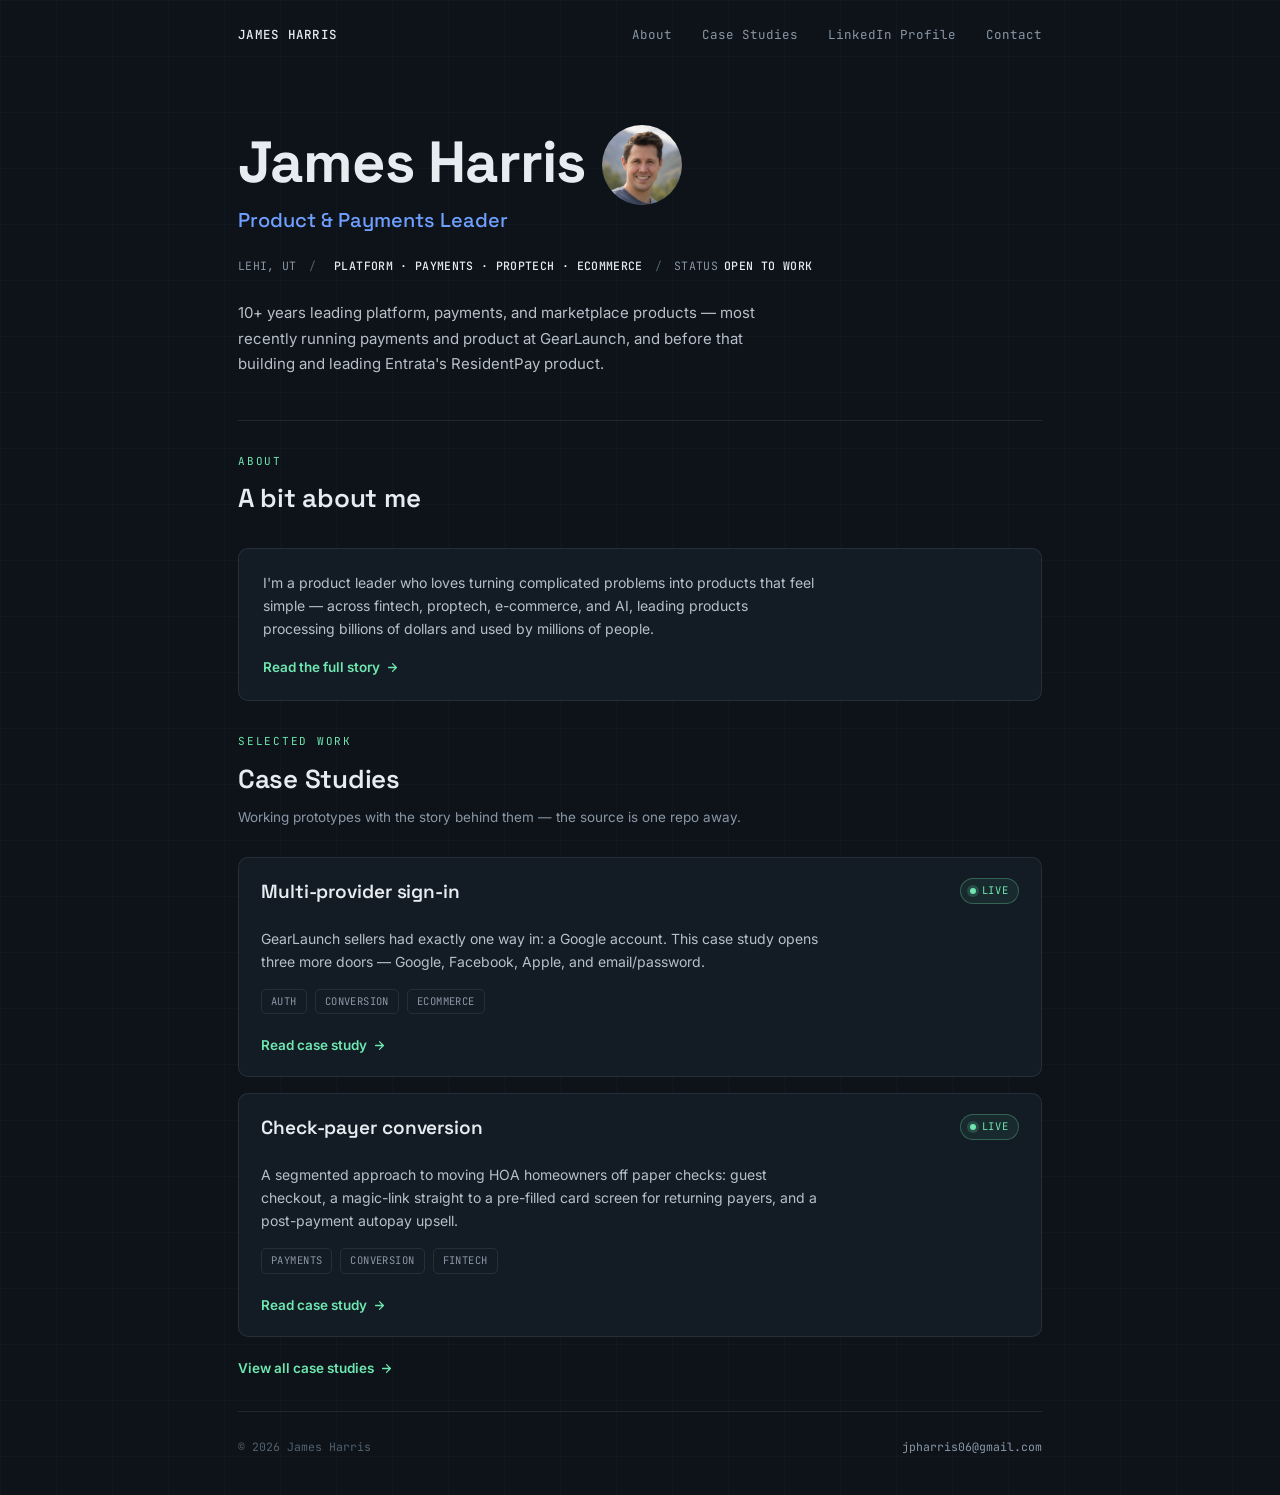
==== commit bc4511fb: "Update index.html" ====
--- a/index.html
+++ b/index.html
@@ -29,11 +29,11 @@
     <p class="role">Product &amp; Payments Leader</p>
     <div class="meta-row">
       <span>LEHI, UT</span>
-      <span>FOCUS<b>PLATFORM · PAYMENTS · ECOMMERCE</b></span>
+      <span><b>PLATFORM · PAYMENTS · PROPTECH · ECOMMERCE</b></span>
       <span>STATUS<b>OPEN TO WORK</b></span>
     </div>
     <p class="intro">
-      10+ years leading platform, payments, and marketplace products — most recently running Payments &amp; Product at GearLaunch, and before that ten years at Entrata building ResidentPay.
+      10+ years leading platform, payments, and marketplace products — most recently running payments and product at GearLaunch, and before that building and leading Entrata&apos;s ResidentPay product.
     </p>
   </div>
 
--- a/style.css
+++ b/style.css
@@ -40,7 +40,7 @@
 .nav .links a.active{ color: var(--ink); }
 
 /* ---------- HERO (homepage only) ---------- */
-.hero{ padding: 54px 0 46px; border-bottom:1px solid var(--line); }
+.hero{ padding: 54px 0 28px; border-bottom:1px solid var(--line); }
 .hero h1{
   font-family: var(--display); font-weight:700; font-size: clamp(38px,6vw,58px);
   margin:0 0 6px; letter-spacing:-0.015em; line-height:1.04;
@@ -61,7 +61,8 @@
 .intro strong{ color: var(--ink); font-weight:600; }
 
 /* ---------- PAGE HERO (non-homepage pages) ---------- */
-.page-hero{ padding: 46px 0 40px; border-bottom:1px solid var(--line); }
+.page-hero{ padding: 46px 0 20px; }
+.page-hero + .section{ padding-top: 0; }
 .page-hero h1{
   font-family: var(--display); font-weight:700; font-size: clamp(30px,5vw,42px);
   margin:6px 0 0; letter-spacing:-0.01em;
@@ -75,7 +76,8 @@
 .crumb:hover{ color: var(--signal); }
 
 /* ---------- SECTION HEADER ---------- */
-.section{ padding: 52px 0; }
+.section{ padding: 32px 0; }
+.section + .section{ padding-top: 0; }
 .section-head{ margin-bottom:30px; }
 .eyebrow{
   font-family: var(--mono); font-size:11px; letter-spacing:0.16em; text-transform:uppercase;
@@ -225,6 +227,12 @@
 }
 .about-personal p{ color:#B7C0CA; font-size:14.5px; line-height:1.75; margin:0 0 14px; max-width:600px; }
 .about-personal p:last-child{ margin-bottom:0; }
+.case-block{ margin-top:30px; }
+.case-block h3{
+  font-family: var(--display); font-weight:600; font-size:13px; letter-spacing:0.1em; text-transform:uppercase;
+  color: var(--muted); margin:0 0 14px;
+}
+.case-block p{ color:#B7C0CA; font-size:14.5px; line-height:1.75; margin:0; max-width:640px; }
 .pull-quote{
   margin: 32px 0 0; padding: 22px 26px; border-left:2px solid var(--signal);
   background: var(--panel); border-radius: 0 var(--radius) var(--radius) 0;
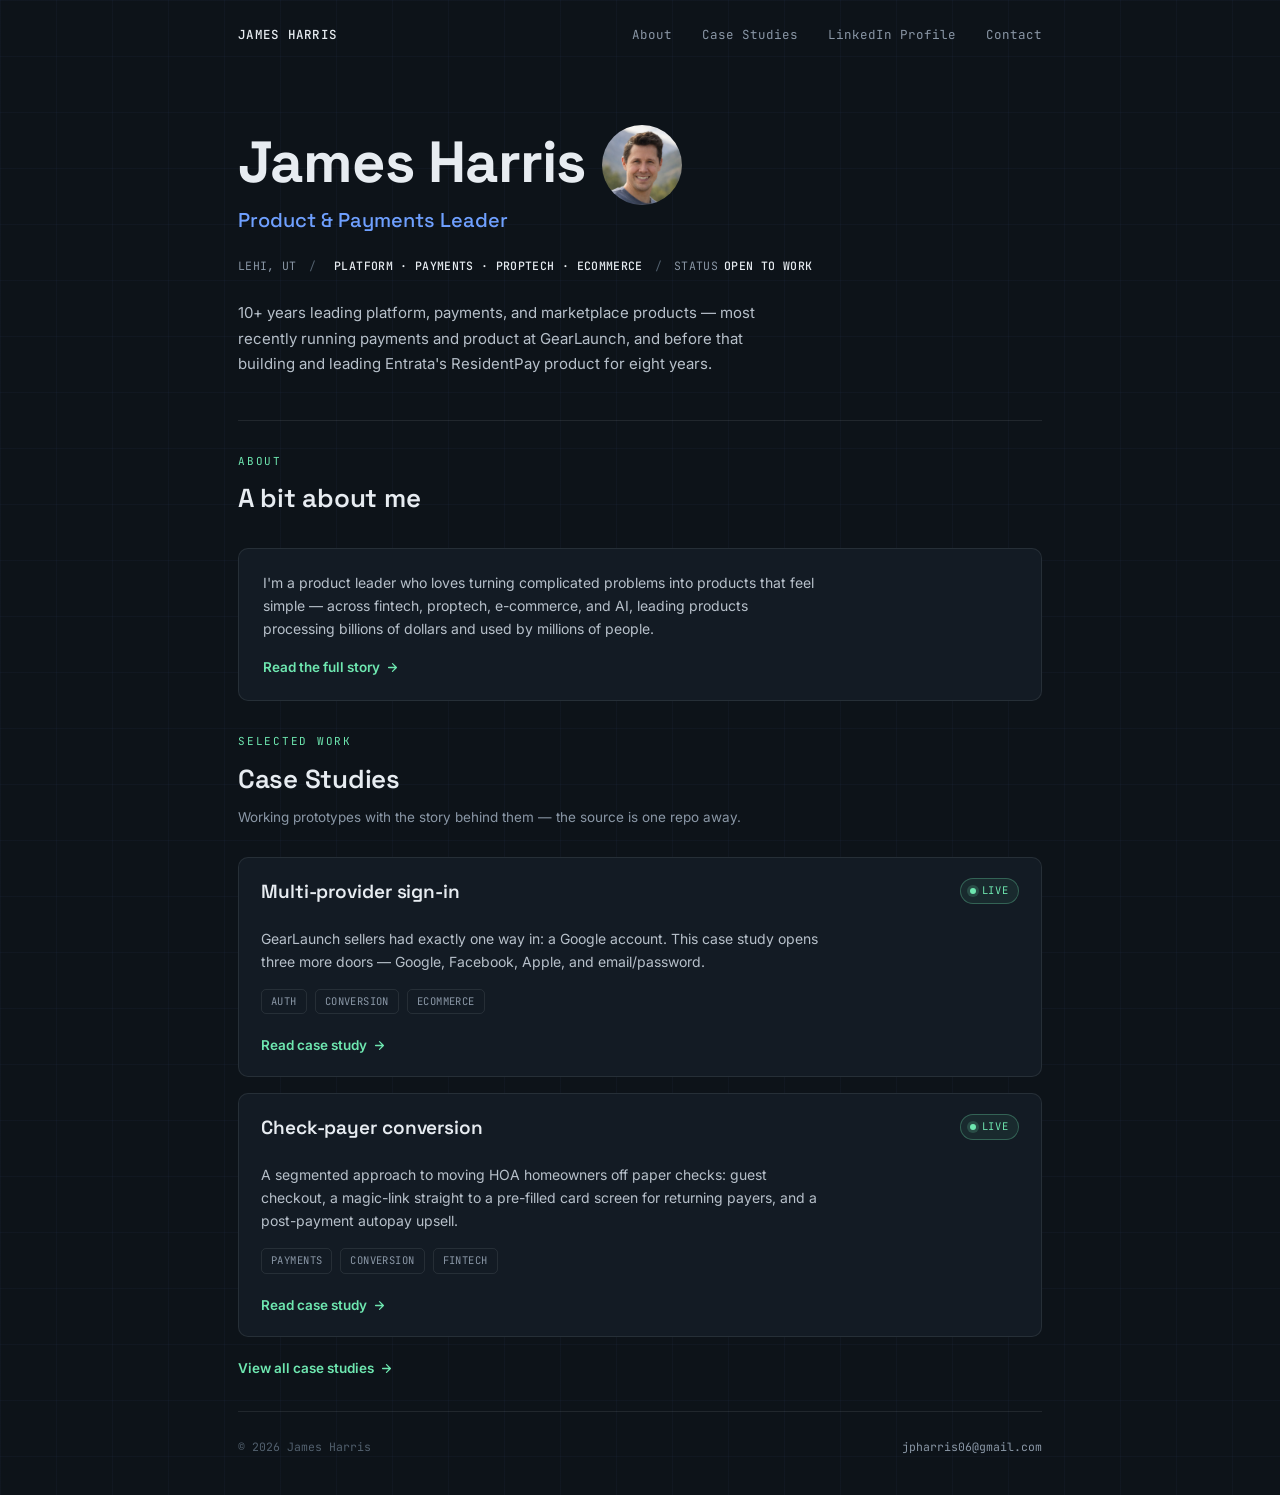
==== commit 3d2dddcf: "Update index.html" ====
--- a/index.html
+++ b/index.html
@@ -33,7 +33,7 @@
       <span>STATUS<b>OPEN TO WORK</b></span>
     </div>
     <p class="intro">
-      10+ years leading platform, payments, and marketplace products — most recently running payments and product at GearLaunch, and before that building and leading Entrata&apos;s ResidentPay product.
+      10+ years leading platform, payments, and marketplace products — most recently running payments and product at GearLaunch, and before that building and leading Entrata&apos;s ResidentPay product for eight years.
     </p>
   </div>
 
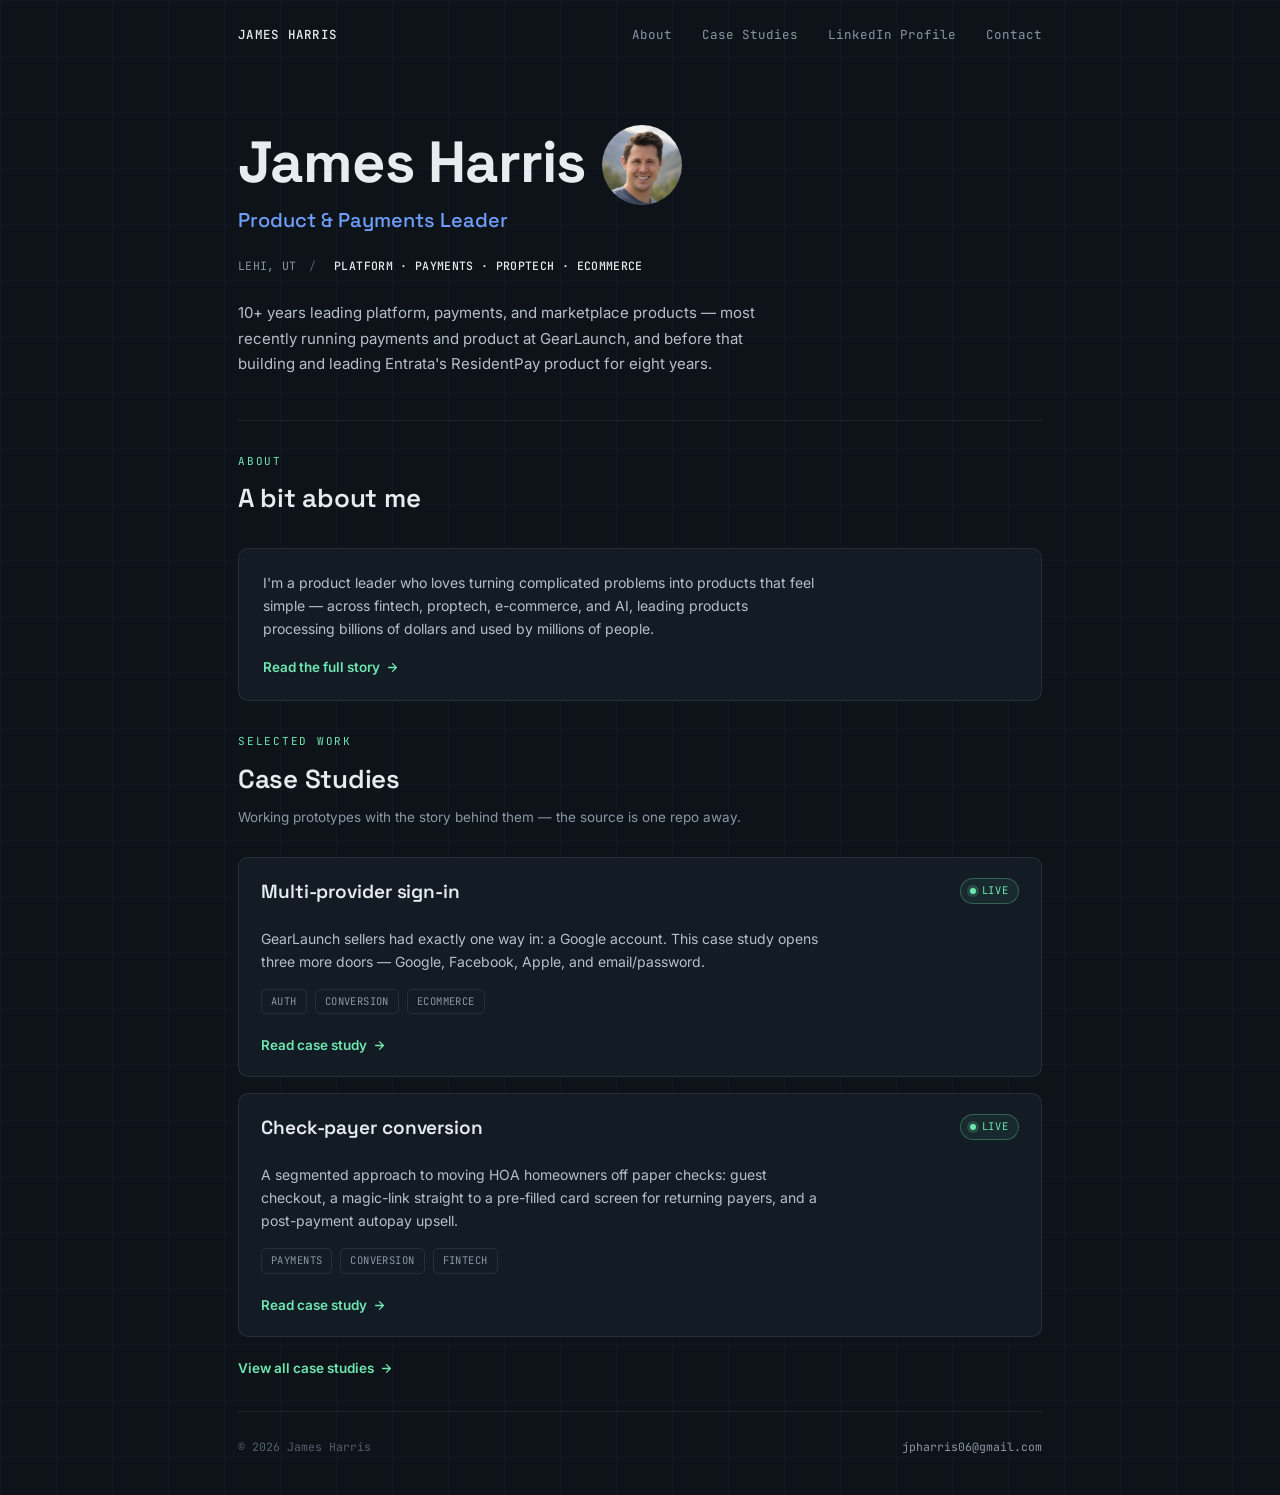
==== commit 8bc8c58f: "Update index.html" ====
--- a/index.html
+++ b/index.html
@@ -30,7 +30,6 @@
     <div class="meta-row">
       <span>LEHI, UT</span>
       <span><b>PLATFORM · PAYMENTS · PROPTECH · ECOMMERCE</b></span>
-      <span>STATUS<b>OPEN TO WORK</b></span>
     </div>
     <p class="intro">
       10+ years leading platform, payments, and marketplace products — most recently running payments and product at GearLaunch, and before that building and leading Entrata&apos;s ResidentPay product for eight years.
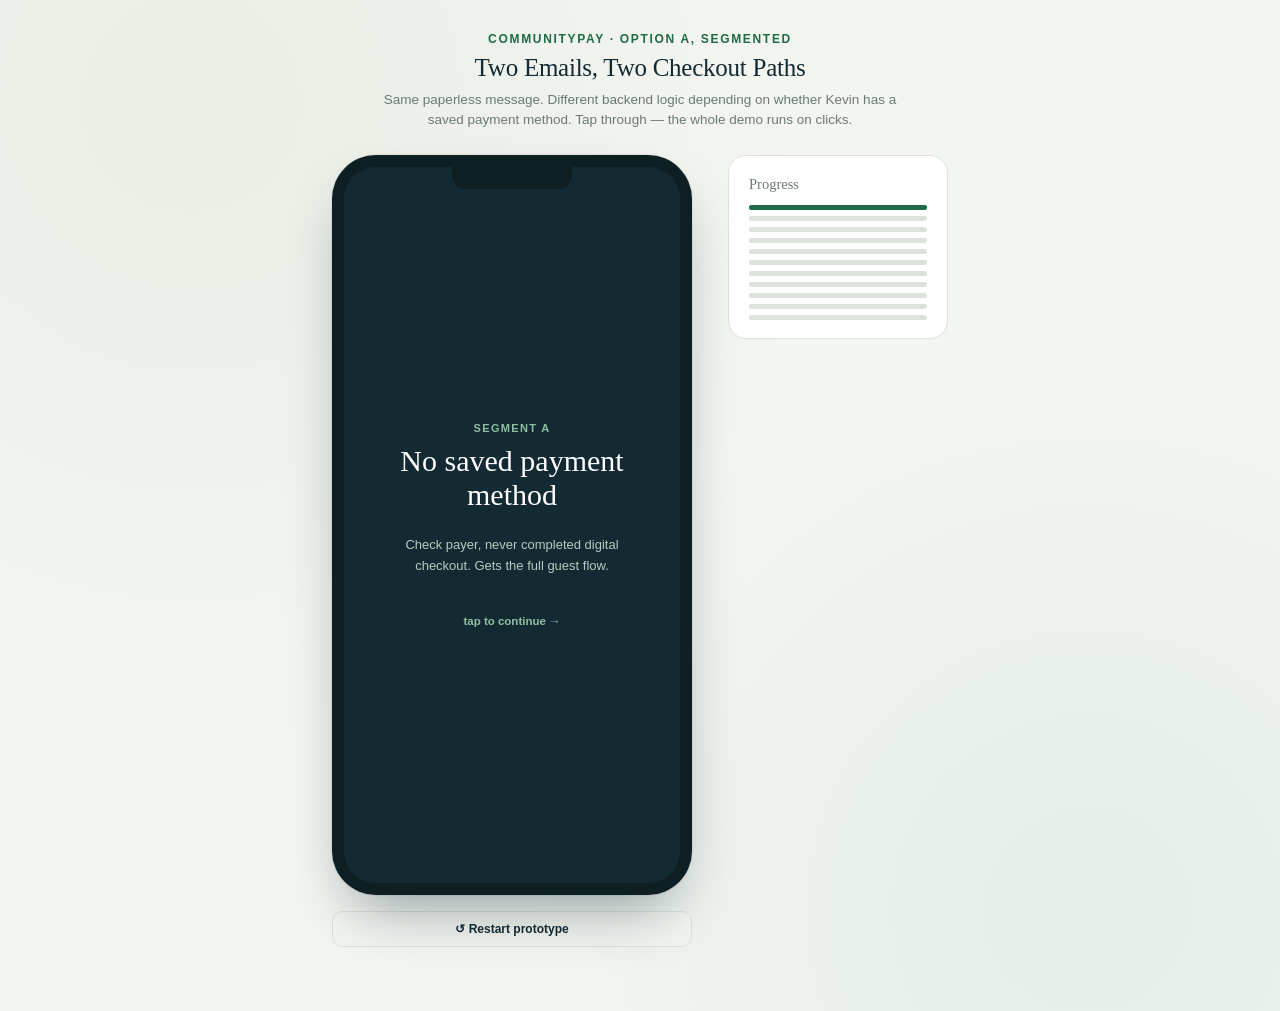
==== commit 6b6138e3: "Add files via upload" ====
--- a/index.html
+++ b/index.html
@@ -1,111 +1,690 @@
 <!DOCTYPE html>
 <html lang="en">
 <head>
-<meta charset="UTF-8">
-<meta name="viewport" content="width=device-width, initial-scale=1.0">
-<title>James Harris — Product &amp; Payments</title>
-<meta name="description" content="Product and payments leader — case studies, working prototypes, and background.">
-<meta property="og:title" content="James Harris — Product & Payments">
-<meta property="og:description" content="Case studies and working prototypes — not slide decks. Click in, sign in, use them.">
-<meta property="og:type" content="website">
-<meta property="og:url" content="https://jpharris06-dot.github.io/">
-<meta name="twitter:card" content="summary">
-<meta name="twitter:title" content="James Harris — Product & Payments">
-<meta name="twitter:description" content="Case studies and working prototypes — not slide decks. Click in, sign in, use them.">
-<link rel="preconnect" href="https://fonts.googleapis.com">
-<link href="https://fonts.googleapis.com/css2?family=Space+Grotesk:wght@400;500;600;700&family=Inter:wght@400;500;600&family=JetBrains+Mono:wght@400;500&display=swap" rel="stylesheet">
-<link rel="stylesheet" href="/style.css">
+<meta charset="UTF-8" />
+<meta name="viewport" content="width=device-width, initial-scale=1.0" />
+<title>CommunityPay — Segmented Conversion Prototype</title>
+<style>
+  :root{
+    --ink:#132A32;
+    --paper:#F3F5F1;
+    --card:#FFFFFF;
+    --line:#DCE3DB;
+    --muted:#6B7A72;
+    --green:#1E6B45;
+    --green-soft:#E7F2EA;
+    --green-deep:#123D28;
+    --amber:#B4622A;
+    --amber-soft:#FBEEE3;
+    --sans: -apple-system, BlinkMacSystemFont, "Segoe UI", Inter, Helvetica, Arial, sans-serif;
+    --serif: Georgia, "Iowan Old Style", "Palatino Linotype", serif;
+  }
+  *{box-sizing:border-box;}
+  body{
+    margin:0; font-family:var(--sans);
+    background:
+      radial-gradient(circle at 15% 10%, #E9EEE6 0%, transparent 45%),
+      radial-gradient(circle at 85% 90%, #E4EDE8 0%, transparent 40%),
+      var(--paper);
+    min-height:100vh; color:var(--ink);
+    display:flex; flex-direction:column; align-items:center;
+    padding:32px 16px 64px;
+  }
+
+  .header{ max-width:640px; width:100%; text-align:center; margin-bottom:24px; }
+  .eyebrow{ font-size:12px; letter-spacing:0.14em; text-transform:uppercase; color:var(--green); font-weight:700; margin-bottom:8px; }
+  h1{ font-family:var(--serif); font-size:25px; font-weight:400; margin:0 0 8px; letter-spacing:-0.01em; }
+  .sub{ color:var(--muted); font-size:13.5px; max-width:520px; margin:0 auto; line-height:1.5; }
+
+  .stage{ display:flex; gap:36px; align-items:flex-start; max-width:980px; width:100%; justify-content:center; flex-wrap:wrap; }
+
+  .phone-wrap{ display:flex; flex-direction:column; align-items:center; gap:12px; }
+  .phone{
+    width:360px; height:740px; background:#0E1F24; border-radius:44px; padding:12px;
+    box-shadow:0 30px 60px -20px rgba(19,42,50,0.45), 0 0 0 1px rgba(19,42,50,0.06);
+    position:relative;
+  }
+  .notch{
+    position:absolute; top:12px; left:50%; transform:translateX(-50%);
+    width:120px; height:22px; background:#0E1F24;
+    border-bottom-left-radius:14px; border-bottom-right-radius:14px; z-index:6;
+  }
+  .screen{
+    background:var(--card); width:100%; height:100%; border-radius:32px;
+    overflow:hidden; position:relative; display:flex; flex-direction:column;
+  }
+  .statusbar{
+    height:38px; display:flex; align-items:center; justify-content:space-between;
+    padding:0 22px; font-size:12px; font-weight:600; color:var(--ink); flex-shrink:0;
+  }
+
+  .segchip{
+    position:absolute; top:16px; left:50%; transform:translateX(-50%);
+    background:rgba(19,42,50,0.9); color:#fff; font-size:10.5px; font-weight:700;
+    padding:3px 10px; border-radius:20px; letter-spacing:0.04em; z-index:8;
+    opacity:0; pointer-events:none; transition:opacity .2s ease;
+  }
+  .segchip.show{ opacity:1; }
+
+  /* ---- title cards ---- */
+  .title-card{
+    display:none; flex:1; flex-direction:column; align-items:center; justify-content:center;
+    text-align:center; padding:0 30px; cursor:pointer; background:var(--ink); color:#fff;
+  }
+  .title-card .tag{
+    font-size:11px; letter-spacing:0.12em; text-transform:uppercase; color:#8FBFA0; margin-bottom:10px; font-weight:700;
+  }
+  .title-card h2{ font-family:var(--serif); font-size:30px; margin:0 0 10px; font-weight:400; }
+  .title-card p{ font-size:13px; color:#B9C9C2; line-height:1.6; max-width:260px; }
+  .title-card .tapme{ margin-top:26px; font-size:11.5px; color:#8FBFA0; font-weight:600; }
+
+  /* ---- inbox / email (shared) ---- */
+  .inbox-header{ padding:6px 18px 12px; display:flex; align-items:center; justify-content:space-between; }
+  .inbox-header h2{ font-family:var(--serif); font-size:21px; margin:0; font-weight:400; }
+  .inbox-header .count{ font-size:12px; color:var(--muted); }
+  .inbox-list{ flex:1; overflow-y:auto; }
+  .inbox-item{ display:flex; gap:12px; padding:12px 18px; border-bottom:1px solid var(--line); cursor:pointer; }
+  .inbox-item.dim{ opacity:0.4; cursor:default; }
+  .inbox-avatar{ width:36px; height:36px; border-radius:10px; flex-shrink:0; display:flex; align-items:center; justify-content:center; font-size:14px; font-weight:700; color:#fff; }
+  .inbox-item .body{ flex:1; min-width:0; }
+  .inbox-row1{ display:flex; justify-content:space-between; align-items:baseline; gap:8px; }
+  .inbox-from{ font-size:13px; font-weight:700; white-space:nowrap; overflow:hidden; text-overflow:ellipsis; }
+  .inbox-time{ font-size:10.5px; color:var(--muted); flex-shrink:0; }
+  .inbox-subject{ font-size:12.5px; font-weight:600; margin-top:2px; white-space:nowrap; overflow:hidden; text-overflow:ellipsis; }
+  .inbox-preview{ font-size:11.5px; color:var(--muted); margin-top:2px; white-space:nowrap; overflow:hidden; text-overflow:ellipsis; }
+  .unread-dot{ width:7px; height:7px; border-radius:50%; background:var(--green); flex-shrink:0; margin-top:6px; }
+  .tap-hint{ text-align:center; font-size:11px; color:var(--muted); padding:8px; }
+  .tap-hint b{ color:var(--green); }
+
+  .email-topbar{ display:flex; align-items:center; gap:10px; padding:8px 14px; border-bottom:1px solid var(--line); flex-shrink:0; }
+  .back-btn{ background:none; border:none; font-size:18px; cursor:pointer; color:var(--ink); padding:4px 6px; }
+  .email-topbar .meta{ font-size:11.5px; color:var(--muted); }
+  .email-body{ flex:1; overflow-y:auto; padding:16px 20px 20px; }
+  .email-subject{ font-family:var(--serif); font-size:18px; line-height:1.3; margin:0 0 4px; }
+  .email-preheader{ font-size:11.5px; color:var(--muted); margin-bottom:16px; }
+  .paper-trail{ display:flex; align-items:center; justify-content:center; gap:5px; padding:14px 6px; margin-bottom:16px; background:var(--green-soft); border-radius:14px; }
+  .pt-step{ display:flex; flex-direction:column; align-items:center; gap:3px; opacity:0.55; }
+  .pt-step .ic{ font-size:16px; } .pt-step .lb{ font-size:8.5px; color:var(--muted); font-weight:600; }
+  .pt-strike{ position:relative; } .pt-strike::after{ content:""; position:absolute; left:-3px; right:-3px; top:47%; height:1.5px; background:#B4622A; }
+  .pt-arrow{ color:#B9C4B4; font-size:12px; }
+  .pt-final{ opacity:1; } .pt-final .ic{ color:var(--green); } .pt-final .lb{ color:var(--green-deep); font-weight:700; }
+  .email-copy{ font-size:13.5px; line-height:1.6; color:#1D3A34; margin-bottom:14px; }
+  .email-copy p{ margin:0 0 12px; } .email-copy .lede{ font-weight:600; }
+  .assessment-strip{ background:var(--card); border:1px solid var(--line); border-radius:12px; padding:11px 15px; margin-bottom:16px; display:flex; justify-content:space-between; align-items:center; }
+  .assessment-strip .label{ font-size:10.5px; color:var(--muted); text-transform:uppercase; letter-spacing:0.05em; }
+  .assessment-strip .amt{ font-family:var(--serif); font-size:17px; }
+  .cta-btn{ display:block; width:100%; text-align:center; background:var(--green); color:#fff; text-decoration:none; border-radius:12px; padding:14px; font-weight:700; font-size:14px; margin-bottom:8px; cursor:pointer; border:none; font-family:var(--sans); }
+  .cta-sub{ text-align:center; font-size:11px; color:var(--muted); margin-bottom:6px; }
+  .email-footer{ border-top:1px solid var(--line); padding-top:12px; font-size:9.5px; color:#9AA69E; line-height:1.6; margin-top:8px; }
+
+  /* ---- app chrome (guest / signed-in) ---- */
+  .app-topbar{ display:flex; align-items:center; justify-content:space-between; padding:10px 18px 8px; flex-shrink:0; }
+  .app-brand{ display:flex; align-items:center; gap:7px; }
+  .app-brand .dot{ width:20px; height:20px; border-radius:6px; background:var(--green); }
+  .app-brand .name{ font-size:13px; font-weight:700; letter-spacing:-0.01em; }
+  .app-badge{ font-size:11px; font-weight:700; padding:4px 10px; border-radius:20px; }
+  .app-badge.guest{ background:var(--amber-soft); color:var(--amber); }
+  .app-badge.known{ background:var(--green-soft); color:var(--green); }
+
+  .app-content{ flex:1; overflow-y:auto; padding:2px 18px 8px; }
+  .section-title{ font-size:11.5px; text-transform:uppercase; letter-spacing:0.06em; color:var(--muted); margin:14px 0 8px; font-weight:700; }
+  .section-title:first-child{ margin-top:4px; }
+
+  .field{ margin-bottom:9px; }
+  .field label{ display:block; font-size:10.5px; color:var(--muted); margin-bottom:3px; font-weight:600; }
+  .field input{
+    width:100%; border:1.5px solid var(--line); border-radius:10px; padding:10px 12px;
+    font-size:13px; font-family:var(--sans); color:var(--ink); background:var(--card);
+    cursor:pointer;
+  }
+  .field input.filled{ border-color:#B9CCC0; background:#FAFCFA; }
+  .field input:focus{ outline:none; border-color:var(--green); }
+  .field-hint{ font-size:10px; color:var(--green); margin-top:3px; display:none; }
+  .field-hint.show{ display:block; }
+
+  .pay-methods{ display:flex; gap:8px; margin-top:14px; margin-bottom:6px; }
+  .pay-btn{
+    flex:1; border:1.5px solid var(--line); background:var(--card); border-radius:12px;
+    padding:12px 8px; text-align:center; cursor:pointer; font-family:var(--sans);
+  }
+  .pay-btn .ic{ font-size:18px; margin-bottom:4px; }
+  .pay-btn .lb{ font-size:11.5px; font-weight:700; }
+  .pay-btn.primary{ border-color:var(--ink); box-shadow:0 0 0 1px var(--ink); }
+  .pay-btn.secondary{ opacity:0.55; }
+
+  .bottom-nav{
+    display:flex; justify-content:space-around; align-items:flex-start;
+    padding:8px 6px 12px; border-top:1px solid var(--line); flex-shrink:0; background:var(--card);
+  }
+  .nav-item{ display:flex; flex-direction:column; align-items:center; gap:3px; color:#9AA69E; }
+  .nav-item svg{ width:20px; height:20px; }
+  .nav-item span{ font-size:9px; font-weight:600; }
+  .nav-item.active{ color:var(--green); }
+
+  /* ---- card payment screen ---- */
+  .cardface{
+    background:linear-gradient(135deg,#16323B,#0E1F24);
+    border-radius:16px; padding:18px; color:#fff; margin-bottom:16px;
+    position:relative; overflow:hidden;
+  }
+  .cardface .chip{ width:32px; height:24px; border-radius:5px; background:linear-gradient(135deg,#D8C48A,#B89B5E); margin-bottom:16px; }
+  .cardface .num{ font-family:var(--serif); font-size:16px; letter-spacing:2px; margin-bottom:14px; min-height:20px; }
+  .cardface .row2{ display:flex; justify-content:space-between; font-size:9.5px; color:#9FC2B0; text-transform:uppercase; letter-spacing:0.04em; }
+  .cardface .row2 div div{ color:#fff; font-size:12px; margin-top:3px; font-family:var(--sans); letter-spacing:0.5px; }
+
+  .cc-fields{ display:grid; grid-template-columns:1fr 1fr; gap:9px; }
+  .cc-fields .full{ grid-column:1 / -1; }
+
+  .pay-total-btn{
+    width:100%; background:var(--green); color:#fff; border:none; border-radius:12px;
+    padding:14px; font-size:14.5px; font-weight:700; cursor:pointer; font-family:var(--sans); margin-top:14px;
+  }
+
+  /* ---- modal / overlay (autopay + congrats) ---- */
+  .sheet-backdrop{
+    position:absolute; inset:0; background:rgba(14,31,36,0.55);
+    display:flex; align-items:flex-end; opacity:0; pointer-events:none;
+    transition:opacity .25s ease; z-index:20;
+  }
+  .sheet-backdrop.show{ opacity:1; pointer-events:auto; }
+  .sheet{
+    background:var(--card); width:100%; border-radius:24px 24px 0 0; padding:22px 20px 22px;
+    transform:translateY(100%); transition:transform .32s cubic-bezier(.2,.9,.25,1);
+  }
+  .sheet-backdrop.show .sheet{ transform:translateY(0); }
+  .sheet-handle{ width:36px; height:4px; border-radius:2px; background:var(--line); margin:0 auto 14px; }
+  .sheet-eyebrow{ font-size:10.5px; font-weight:700; letter-spacing:0.08em; text-transform:uppercase; color:var(--green); margin-bottom:5px; }
+  .sheet-title{ font-family:var(--serif); font-size:19px; margin:0 0 14px; line-height:1.25; }
+
+  .select-row{ margin-bottom:11px; }
+  .select-row label{ display:block; font-size:10.5px; color:var(--muted); margin-bottom:4px; font-weight:600; }
+  .select-row select{
+    width:100%; border:1.5px solid var(--line); border-radius:10px; padding:10px 12px;
+    font-size:13px; font-family:var(--sans); color:var(--ink); background:var(--card);
+  }
+
+  .sheet-actions{ display:flex; gap:8px; margin-top:16px; }
+  .sheet-actions button{
+    flex:1; border-radius:12px; padding:13px; font-size:13.5px; font-weight:700;
+    cursor:pointer; font-family:var(--sans); border:none;
+  }
+  .btn-save{ background:var(--green); color:#fff; }
+  .btn-cancel{ background:var(--paper); color:var(--muted); border:1px solid var(--line) !important; }
+
+  /* ---- congrats ---- */
+  .confirm-wrap{
+    display:flex; flex-direction:column; align-items:center; justify-content:center;
+    height:100%; text-align:center; padding:0 26px; cursor:pointer;
+  }
+  .confirm-badge{ width:58px; height:58px; border-radius:50%; background:var(--green-soft); color:var(--green); display:flex; align-items:center; justify-content:center; font-size:26px; margin-bottom:16px; }
+  .confirm-wrap h3{ font-family:var(--serif); font-size:20px; margin:0 0 8px; }
+  .confirm-wrap p{ font-size:12.5px; color:var(--muted); line-height:1.55; margin:0 0 18px; max-width:260px; }
+  .confirm-wrap .tapnext{ font-size:11px; color:var(--green); font-weight:700; }
+
+  .restart{
+    display:block; width:100%; text-align:center; margin-top:4px;
+    background:var(--paper); border:1px solid var(--line); border-radius:10px;
+    padding:10px; font-size:12px; color:var(--ink); cursor:pointer;
+    font-family:var(--sans); font-weight:600;
+  }
+
+  /* ---- side panel ---- */
+  .panel{ width:220px; background:var(--card); border:1px solid var(--line); border-radius:18px; padding:20px 20px 18px; align-self:flex-start; }
+  .panel h3{ font-family:var(--serif); font-size:14.5px; margin:0 0 12px; color:var(--muted); font-weight:400; }
+  .progress-track{ display:flex; flex-direction:column; gap:6px; }
+  .progress-seg{ height:5px; border-radius:2px; background:var(--line); }
+  .progress-seg.done{ background:var(--green); }
+
+  @media (max-width:760px){ .stage{ flex-direction:column; align-items:center; } .panel{ width:280px; } .progress-track{ flex-direction:row; } .progress-seg{ height:4px; } }
+</style>
 </head>
 <body>
 
-<div class="wrap">
-  <div id="site-nav"></div>
-
-  <div class="hero">
-    <div class="name-row">
-      <h1>James Harris</h1>
-      <img src="/profile.jpg" alt="James Harris" class="profile-pic" id="profile-photo">
+  <div class="header">
+    <div class="eyebrow">CommunityPay · Option A, Segmented</div>
+    <h1>Two Emails, Two Checkout Paths</h1>
+    <p class="sub">Same paperless message. Different backend logic depending on whether Kevin has a saved payment method. Tap through — the whole demo runs on clicks.</p>
+  </div>
+
+  <div class="stage">
+    <div class="phone-wrap">
+      <div class="phone">
+        <div class="notch"></div>
+        <div class="segchip" id="segchip">Segment A</div>
+        <div class="screen" id="screen">
+
+          <!-- 0: SEGMENT A TITLE -->
+          <div class="title-card" id="s_titleA" style="display:flex;" onclick="go('emailA')">
+            <div class="tag">Segment A</div>
+            <h2>No saved payment method</h2>
+            <p>Check payer, never completed digital checkout. Gets the full guest flow.</p>
+            <div class="tapme">tap to continue →</div>
+          </div>
+
+          <!-- 1: EMAIL A (inbox) -->
+          <div id="s_emailA" style="display:none; height:100%; flex-direction:column;">
+            <div class="statusbar"><span>9:41</span><span>●●●●  📶  🔋</span></div>
+            <div class="inbox-header"><h2>Inbox</h2><span class="count">1 new</span></div>
+            <div class="inbox-list">
+              <div class="inbox-item" onclick="go('emailA_open')">
+                <div class="inbox-avatar" style="background:var(--green);">R</div>
+                <div class="body">
+                  <div class="inbox-row1"><span class="inbox-from">Riverbend HOA</span><span class="inbox-time">9:14 AM</span></div>
+                  <div class="inbox-subject">Riverbend went paperless. Your check didn't get the memo.</div>
+                  <div class="inbox-preview">Pay online, zero paper, zero stamps — see how your neighbors pay now →</div>
+                </div>
+                <div class="unread-dot"></div>
+              </div>
+              <div class="inbox-item dim">
+                <div class="inbox-avatar" style="background:#9AA69E;">C</div>
+                <div class="body"><div class="inbox-row1"><span class="inbox-from">CommunityPay</span><span class="inbox-time">Tue</span></div>
+                <div class="inbox-subject">Your monthly community update</div>
+                <div class="inbox-preview">Pool hours, board minutes, and events</div></div>
+              </div>
+            </div>
+            <div class="tap-hint">Tap the <b>unread email</b> to open it</div>
+          </div>
+
+          <!-- 2: EMAIL A open -->
+          <div id="s_emailA_open" style="display:none; height:100%; flex-direction:column;">
+            <div class="email-topbar"><button class="back-btn" onclick="go('emailA')">←</button><span class="meta">Riverbend HOA · to me</span></div>
+            <div class="email-body">
+              <h1 class="email-subject">Riverbend went paperless. Your check didn't get the memo.</h1>
+              <div class="email-preheader">Pay online, zero paper, zero stamps — see how your neighbors pay now.</div>
+              <div class="paper-trail">
+                <div class="pt-step"><div class="ic pt-strike">📝</div><div class="lb">Write it</div></div>
+                <span class="pt-arrow">→</span>
+                <div class="pt-step"><div class="ic pt-strike">✉️</div><div class="lb">Seal it</div></div>
+                <span class="pt-arrow">→</span>
+                <div class="pt-step"><div class="ic pt-strike">🚗</div><div class="lb">Mail it</div></div>
+                <span class="pt-arrow">→</span>
+                <div class="pt-step pt-final"><div class="ic">✓</div><div class="lb">or online</div></div>
+              </div>
+              <div class="email-copy">
+                <p class="lede">Every check makes a trip.</p>
+                <p>From your checkbook to an envelope to a stamp to a mailbox to our processing center — paper, at every step, for a payment that could take ten seconds.</p>
+              </div>
+              <div class="assessment-strip"><span class="label">Assessment due Aug 26</span><span class="amt">$350.00</span></div>
+              <button class="cta-btn" onclick="go('guestDetails')">Go paperless — pay online</button>
+              <div class="cta-sub">Free · no portal login required · takes under a minute</div>
+              <div class="email-footer">Riverbend HOA is managed on CommunityPay. 671 Lincoln Boulevard, Winnetka, IL 60093 · Unsubscribe from payment reminders</div>
+            </div>
+          </div>
+
+          <!-- 3: GUEST DETAILS (Segment A) -->
+          <div id="s_guestDetails" style="display:none; height:100%; flex-direction:column;">
+            <div class="app-topbar">
+              <div class="app-brand"><div class="dot"></div><div class="name">Riverbend HOA</div></div>
+              <div class="app-badge guest">Guest</div>
+            </div>
+            <div class="app-content">
+              <div class="section-title">Your info</div>
+              <div class="field">
+                <label>First name</label>
+                <input type="text" id="f_first" placeholder="Tap to fill" readonly onclick="fillPerson()">
+              </div>
+              <div class="field"><label>Last name</label><input type="text" id="f_last" readonly></div>
+              <div class="field"><label>Email address <span style="color:var(--green); font-weight:600;">· from your email</span></label><input type="text" id="f_email" value="iMadeMyFamilyDisappear@homealone.com" readonly></div>
+              <div class="field"><label>Phone number</label><input type="text" id="f_phone" readonly></div>
+              <div class="field-hint" id="hint_person">✓ Pulled from your account record</div>
+
+              <div class="section-title">Property</div>
+              <div class="field">
+                <label>Management ID</label>
+                <input type="text" id="f_mgmt" placeholder="Tap to fill" readonly onclick="fillProperty()">
+              </div>
+              <div class="field"><label>Address</label><input type="text" id="f_addr" readonly></div>
+              <div class="field"><label>City / State</label><input type="text" id="f_city" readonly></div>
+              <div class="field"><label>ZIP</label><input type="text" id="f_zip" readonly></div>
+              <div class="field-hint" id="hint_prop">✓ Matched to your assessment record</div>
+
+              <div class="section-title">Assessment</div>
+              <div class="assessment-strip"><span class="label">Due Aug 26</span><span class="amt">$350.00</span></div>
+
+              <div class="pay-methods">
+                <div class="pay-btn primary" onclick="startCard('entry','A')">
+                  <div class="ic">💳</div><div class="lb">Pay by Card</div>
+                </div>
+                <div class="pay-btn secondary">
+                  <div class="ic">🏦</div><div class="lb">Pay by Bank</div>
+                </div>
+              </div>
+            </div>
+            <div class="bottom-nav">
+              <div class="nav-item"><svg viewBox="0 0 24 24" fill="none" stroke="currentColor" stroke-width="2"><path d="M3 11l9-7 9 7"/><path d="M5 10v10h14V10"/></svg><span>Home</span></div>
+              <div class="nav-item active"><svg viewBox="0 0 24 24" fill="none" stroke="currentColor" stroke-width="2"><rect x="2" y="5" width="20" height="14" rx="2"/><path d="M2 10h20"/></svg><span>Payments</span></div>
+              <div class="nav-item"><svg viewBox="0 0 24 24" fill="none" stroke="currentColor" stroke-width="2"><path d="M22 2L11 13"/><path d="M22 2l-7 20-4-9-9-4 20-7z"/></svg><span>Requests</span></div>
+              <div class="nav-item"><svg viewBox="0 0 24 24" fill="none" stroke="currentColor" stroke-width="2"><rect x="3" y="4" width="18" height="18" rx="2"/><path d="M3 9h18"/><path d="M8 2v4"/><path d="M16 2v4"/></svg><span>Calendar</span></div>
+              <div class="nav-item"><svg viewBox="0 0 24 24" fill="none" stroke="currentColor" stroke-width="2"><circle cx="5" cy="12" r="1.5"/><circle cx="12" cy="12" r="1.5"/><circle cx="19" cy="12" r="1.5"/></svg><span>More</span></div>
+            </div>
+          </div>
+
+          <!-- CARD PAYMENT (shared for both segments) -->
+          <div id="s_card" style="display:none; height:100%; flex-direction:column;">
+            <div class="app-topbar">
+              <div class="app-brand"><div class="dot"></div><div class="name">Riverbend HOA</div></div>
+              <div class="app-badge" id="cardBadge">Guest</div>
+            </div>
+            <div class="app-content">
+              <div class="section-title" style="margin-top:6px;">Pay assessment</div>
+              <div class="assessment-strip" style="margin-bottom:14px;"><span class="label">Due Aug 26</span><span class="amt">$350.00</span></div>
+
+              <div class="cardface">
+                <div class="chip"></div>
+                <div class="num" id="cardNumDisplay">•••• •••• •••• ••••</div>
+                <div class="row2">
+                  <div>Cardholder<div id="cardNameDisplay">—</div></div>
+                  <div>Expires<div id="cardExpDisplay">—</div></div>
+                </div>
+              </div>
+
+              <div class="cc-fields">
+                <div class="field full">
+                  <label>Card number</label>
+                  <input type="text" id="cc_num" placeholder="Tap to fill" readonly onclick="fillCard()">
+                </div>
+                <div class="field"><label>Expiration</label><input type="text" id="cc_exp" readonly></div>
+                <div class="field"><label>CVV</label><input type="text" id="cc_cvv" placeholder="Tap to fill" readonly onclick="fillCvv()"></div>
+                <div class="field full"><label>Billing ZIP</label><input type="text" id="cc_zip" readonly></div>
+              </div>
+
+              <button class="pay-total-btn" onclick="submitPay()">Pay $350.00</button>
+            </div>
+          </div>
+
+          <!-- CONGRATS (shared) -->
+          <div id="s_congrats" style="display:none; height:100%;">
+            <div class="confirm-wrap" id="congratsWrap" onclick="afterCongrats()">
+              <div class="confirm-badge">✓</div>
+              <h3>Congratulations!</h3>
+              <p>Your auto-payment will now run every 1st of the month. We'll send you a friendly reminder ahead of your next auto-payment.</p>
+              <div class="tapnext" id="congratsNext">tap to continue →</div>
+            </div>
+          </div>
+
+          <!-- 6: SEGMENT B TITLE -->
+          <div class="title-card" id="s_titleB" onclick="go('emailB')">
+            <div class="tag">Segment B</div>
+            <h2>Has a saved payment method</h2>
+            <p>Check payer who already completed digital checkout once before. Skips guest checkout entirely.</p>
+            <div class="tapme">tap to continue →</div>
+          </div>
+
+          <!-- 7: EMAIL B (inbox) -->
+          <div id="s_emailB" style="display:none; height:100%; flex-direction:column;">
+            <div class="statusbar"><span>9:41</span><span>●●●●  📶  🔋</span></div>
+            <div class="inbox-header"><h2>Inbox</h2><span class="count">1 new</span></div>
+            <div class="inbox-list">
+              <div class="inbox-item" onclick="go('emailB_open')">
+                <div class="inbox-avatar" style="background:var(--green);">R</div>
+                <div class="body">
+                  <div class="inbox-row1"><span class="inbox-from">Riverbend HOA</span><span class="inbox-time">9:14 AM</span></div>
+                  <div class="inbox-subject">Riverbend went paperless. Your check didn't get the memo.</div>
+                  <div class="inbox-preview">One tap, zero paper, zero stamps — see how your neighbors pay now →</div>
+                </div>
+                <div class="unread-dot"></div>
+              </div>
+              <div class="inbox-item dim">
+                <div class="inbox-avatar" style="background:#9AA69E;">C</div>
+                <div class="body"><div class="inbox-row1"><span class="inbox-from">CommunityPay</span><span class="inbox-time">Tue</span></div>
+                <div class="inbox-subject">Your monthly community update</div>
+                <div class="inbox-preview">Pool hours, board minutes, and events</div></div>
+              </div>
+            </div>
+            <div class="tap-hint">Same email, different homeowner — tap to open</div>
+          </div>
+
+          <!-- 8: EMAIL B open -->
+          <div id="s_emailB_open" style="display:none; height:100%; flex-direction:column;">
+            <div class="email-topbar"><button class="back-btn" onclick="go('emailB')">←</button><span class="meta">Riverbend HOA · to me</span></div>
+            <div class="email-body">
+              <h1 class="email-subject">Riverbend went paperless. Your check didn't get the memo.</h1>
+              <div class="email-preheader">One tap, zero paper, zero stamps — see how your neighbors pay now.</div>
+              <div class="paper-trail">
+                <div class="pt-step"><div class="ic pt-strike">📝</div><div class="lb">Write it</div></div>
+                <span class="pt-arrow">→</span>
+                <div class="pt-step"><div class="ic pt-strike">✉️</div><div class="lb">Seal it</div></div>
+                <span class="pt-arrow">→</span>
+                <div class="pt-step"><div class="ic pt-strike">🚗</div><div class="lb">Mail it</div></div>
+                <span class="pt-arrow">→</span>
+                <div class="pt-step pt-final"><div class="ic">✓</div><div class="lb">or one tap</div></div>
+              </div>
+              <div class="email-copy">
+                <p class="lede">Every check makes a trip.</p>
+                <p>From your checkbook to an envelope to a stamp to a mailbox to our processing center — paper, at every step, for a payment that could take ten seconds.</p>
+              </div>
+              <div class="assessment-strip"><span class="label">Assessment due Aug 26</span><span class="amt">$350.00</span></div>
+              <button class="cta-btn" onclick="startCard('prefilled','B')">Go paperless — pay in one tap</button>
+              <div class="cta-sub">Same link, different destination — this one knows you</div>
+              <div class="email-footer">Riverbend HOA is managed on CommunityPay. 671 Lincoln Boulevard, Winnetka, IL 60093 · Unsubscribe from payment reminders</div>
+            </div>
+          </div>
+
+          <!-- AUTOPAY MODAL (overlays whichever app screen is behind it, contained within the phone frame) -->
+          <div class="sheet-backdrop" id="autopayModal">
+            <div class="sheet">
+              <div class="sheet-handle"></div>
+              <div class="sheet-eyebrow">One more thing</div>
+              <div class="sheet-title">Save this for future auto-pay?</div>
+
+              <div class="select-row">
+                <label>Payment method</label>
+                <select id="ap_method">
+                  <option selected>Visa •••• 4242</option>
+                  <option>Wells Fargo Checking •••• 5678</option>
+                </select>
+              </div>
+              <div class="select-row">
+                <label>Day of the month</label>
+                <select id="ap_day">
+                  <option selected>1st</option>
+                  <option>2nd</option>
+                  <option>3rd</option>
+                </select>
+              </div>
+              <div class="select-row">
+                <label>Amount</label>
+                <select id="ap_amount"><option selected>Full assessment each cycle — $350.00</option></select>
+              </div>
+
+              <div class="sheet-actions">
+                <button class="btn-cancel" onclick="skipAutopay()">Cancel</button>
+                <button class="btn-save" onclick="saveAutopay()">Save Auto-Payment</button>
+              </div>
+            </div>
+          </div>
+
+        </div>
+      </div>
+
+      <button class="restart" onclick="restart()">↺ Restart prototype</button>
     </div>
-    <p class="role">Product &amp; Payments Leader</p>
-    <div class="meta-row">
-      <span>LEHI, UT</span>
-      <span><b>PLATFORM · PAYMENTS · PROPTECH · ECOMMERCE</b></span>
-    </div>
-    <p class="intro">
-      10+ years leading platform, payments, and marketplace products — most recently running payments and product at GearLaunch, and before that building and leading Entrata&apos;s ResidentPay product for eight years.
-    </p>
-  </div>
-
-  <div class="section" id="about">
-    <div class="section-head">
-      <span class="eyebrow">About</span>
-      <h2>A bit about me</h2>
-    </div>
-    <div class="teaser-card">
-      <p>I'm a product leader who loves turning complicated problems into products that feel simple — across fintech, proptech, e-commerce, and AI, leading products processing billions of dollars and used by millions of people.</p>
-      <a class="link-arrow" href="/about-me/">
-        Read the full story
-        <svg viewBox="0 0 20 20" fill="none"><path d="M4 10h11M10 4l6 6-6 6" stroke="currentColor" stroke-width="2" stroke-linecap="round" stroke-linejoin="round"/></svg>
-      </a>
+
+    <div class="panel">
+      <h3>Progress</h3>
+      <div class="progress-track" id="progressTrack"></div>
     </div>
   </div>
 
-  <div class="section" id="work">
-    <div class="section-head">
-      <span class="eyebrow">Selected work</span>
-      <h2>Case Studies</h2>
-      <p>Working prototypes with the story behind them — the source is one repo away.</p>
-    </div>
-
-    <div class="project-list">
-
-      <div class="project-card compact">
-        <div class="card-top">
-          <h3>Multi-provider sign-in</h3>
-          <span class="status-chip"><i></i>LIVE</span>
-        </div>
-        <p class="desc">GearLaunch sellers had exactly one way in: a Google account. This case study opens three more doors — Google, Facebook, Apple, and email/password.</p>
-        <div class="tag-row">
-          <span class="tag">AUTH</span>
-          <span class="tag">CONVERSION</span>
-          <span class="tag">ECOMMERCE</span>
-        </div>
-        <a class="link-arrow" href="/case-studies/gearlaunch-auth/">
-          Read case study
-          <svg viewBox="0 0 20 20" fill="none"><path d="M4 10h11M10 4l6 6-6 6" stroke="currentColor" stroke-width="2" stroke-linecap="round" stroke-linejoin="round"/></svg>
-        </a>
-      </div>
-
-      <div class="project-card compact">
-        <div class="card-top">
-          <h3>Check-payer conversion</h3>
-          <span class="status-chip"><i></i>LIVE</span>
-        </div>
-        <p class="desc">A segmented approach to moving HOA homeowners off paper checks: guest checkout, a magic-link straight to a pre-filled card screen for returning payers, and a post-payment autopay upsell.</p>
-        <div class="tag-row">
-          <span class="tag">PAYMENTS</span>
-          <span class="tag">CONVERSION</span>
-          <span class="tag">FINTECH</span>
-        </div>
-        <a class="link-arrow" href="/case-studies/vantaca-check-payer/">
-          Read case study
-          <svg viewBox="0 0 20 20" fill="none"><path d="M4 10h11M10 4l6 6-6 6" stroke="currentColor" stroke-width="2" stroke-linecap="round" stroke-linejoin="round"/></svg>
-        </a>
-      </div>
-
-    </div>
-
-    <div style="margin-top:18px;">
-      <a class="link-arrow" href="/case-studies/">
-        View all case studies
-        <svg viewBox="0 0 20 20" fill="none"><path d="M4 10h11M10 4l6 6-6 6" stroke="currentColor" stroke-width="2" stroke-linecap="round" stroke-linejoin="round"/></svg>
-      </a>
-    </div>
-  </div>
-
-  <div id="site-footer"></div>
-</div>
-
-<script src="/site.js"></script>
+<script>
+  const order = ['titleA','emailA','emailA_open','guestDetails','card_A','congrats_A','titleB','emailB','emailB_open','card_B','congrats_B'];
+
+  function setPanel(key){
+    const idx = order.indexOf(key);
+    const track = document.getElementById('progressTrack');
+    track.innerHTML = '';
+    order.forEach((k,i)=>{
+      const seg = document.createElement('div');
+      seg.className = 'progress-seg' + (i<=idx ? ' done' : '');
+      track.appendChild(seg);
+    });
+  }
+
+  const allScreens = ['s_titleA','s_emailA','s_emailA_open','s_guestDetails','s_card','s_congrats','s_titleB','s_emailB','s_emailB_open'];
+
+  function hideAll(){
+    allScreens.forEach(id=>{
+      const el = document.getElementById(id);
+      el.style.display = 'none';
+    });
+  }
+
+  function go(screenKey, panelKey){
+    hideAll();
+    const map = {
+      emailA: 's_emailA', emailA_open: 's_emailA_open', guestDetails: 's_guestDetails',
+      emailB: 's_emailB', emailB_open: 's_emailB_open', titleA: 's_titleA', titleB: 's_titleB'
+    };
+    const domId = map[screenKey];
+    const el = document.getElementById(domId);
+    el.style.display = (domId === 's_titleA' || domId === 's_titleB') ? 'flex' : 'flex';
+    setPanel(panelKey || screenKey);
+
+    const chip = document.getElementById('segchip');
+    if(['emailA','emailA_open','guestDetails'].includes(screenKey)){
+      chip.textContent = 'Segment A'; chip.classList.add('show');
+    } else if(['emailB','emailB_open'].includes(screenKey)){
+      chip.textContent = 'Segment B'; chip.classList.add('show');
+    } else {
+      chip.classList.remove('show');
+    }
+  }
+
+  // ---- guest details autofill ----
+  function fillPerson(){
+    document.getElementById('f_first').value = 'Kevin';
+    document.getElementById('f_last').value = 'McCallister';
+    document.getElementById('f_phone').value = '1-800-759-3000';
+    ['f_first','f_last','f_phone'].forEach(id=>document.getElementById(id).classList.add('filled'));
+    document.getElementById('hint_person').classList.add('show');
+  }
+  function fillProperty(){
+    document.getElementById('f_mgmt').value = 'MGMT-671-WNTK';
+    document.getElementById('f_addr').value = '671 Lincoln Boulevard';
+    document.getElementById('f_city').value = 'Winnetka, Illinois';
+    document.getElementById('f_zip').value = '60093';
+    ['f_mgmt','f_addr','f_city','f_zip'].forEach(id=>document.getElementById(id).classList.add('filled'));
+    document.getElementById('hint_prop').classList.add('show');
+  }
+
+  // ---- card screen ----
+  let currentSegment = 'A';
+  let cardMode = 'entry';
+
+  function startCard(mode, segment){
+    currentSegment = segment;
+    cardMode = mode;
+    hideAll();
+    const card = document.getElementById('s_card');
+    card.style.display = 'flex';
+
+    const badge = document.getElementById('cardBadge');
+    // reset fields
+    document.getElementById('cc_num').value = '';
+    document.getElementById('cc_num').classList.remove('filled');
+    document.getElementById('cc_exp').value = '';
+    document.getElementById('cc_cvv').value = '';
+    document.getElementById('cc_cvv').classList.remove('filled');
+    document.getElementById('cc_zip').value = '';
+    document.getElementById('cardNumDisplay').textContent = '•••• •••• •••• ••••';
+    document.getElementById('cardNameDisplay').textContent = '—';
+    document.getElementById('cardExpDisplay').textContent = '—';
+
+    if(mode === 'entry'){
+      badge.textContent = 'Guest'; badge.className = 'app-badge guest';
+      document.getElementById('cc_num').readOnly = true;
+      document.getElementById('cc_num').placeholder = 'Tap to fill';
+      document.getElementById('cc_exp').value = '';
+      document.getElementById('cc_zip').value = '60093';
+      document.getElementById('cardNameDisplay').textContent = 'KEVIN MCCALLISTER';
+      setPanel('card_A');
+    } else {
+      badge.textContent = 'Hi, Kevin'; badge.className = 'app-badge known';
+      document.getElementById('cc_num').value = '4242 4242 4242 4242';
+      document.getElementById('cc_num').classList.add('filled');
+      document.getElementById('cc_num').readOnly = true;
+      document.getElementById('cc_exp').value = '04/2042';
+      document.getElementById('cc_zip').value = '60093';
+      document.getElementById('cardNumDisplay').textContent = '•••• •••• •••• 4242';
+      document.getElementById('cardNameDisplay').textContent = 'KEVIN MCCALLISTER';
+      document.getElementById('cardExpDisplay').textContent = '04/2042';
+      setPanel('card_B');
+    }
+    document.getElementById('segchip').classList.remove('show');
+  }
+
+  function fillCard(){
+    if(cardMode !== 'entry') return;
+    document.getElementById('cc_num').value = '4242 4242 4242 4242';
+    document.getElementById('cc_num').classList.add('filled');
+    document.getElementById('cc_exp').value = '04/2042';
+    document.getElementById('cc_cvv').value = '424';
+    document.getElementById('cc_cvv').classList.add('filled');
+    document.getElementById('cardNumDisplay').textContent = '•••• •••• •••• 4242';
+    document.getElementById('cardExpDisplay').textContent = '04/2042';
+  }
+
+  function fillCvv(){
+    document.getElementById('cc_cvv').value = '424';
+    document.getElementById('cc_cvv').classList.add('filled');
+  }
+
+  function submitPay(){
+    document.getElementById('autopayModal').classList.add('show');
+  }
+
+  function skipAutopay(){
+    document.getElementById('autopayModal').classList.remove('show');
+    showCongrats(true);
+  }
+  function saveAutopay(){
+    document.getElementById('autopayModal').classList.remove('show');
+    showCongrats(false);
+  }
+
+  function showCongrats(skipped){
+    hideAll();
+    const c = document.getElementById('s_congrats');
+    c.style.display = 'flex';
+    const wrap = document.getElementById('congratsWrap');
+    if(skipped){
+      wrap.querySelector('h3').textContent = 'Payment complete';
+      wrap.querySelector('p').textContent = 'Your one-time payment of $350.00 was successful. No auto-pay was set up.';
+    } else {
+      wrap.querySelector('h3').textContent = 'Congratulations!';
+      wrap.querySelector('p').textContent = "Your auto-payment will now run every 1st of the month. We'll send you a friendly reminder ahead of your next auto-payment.";
+    }
+    document.getElementById('congratsNext').textContent = currentSegment === 'A' ? 'tap to continue to Segment B →' : 'tap to restart →';
+    setPanel(currentSegment === 'A' ? 'congrats_A' : 'congrats_B');
+  }
+
+  function afterCongrats(){
+    if(currentSegment === 'A'){
+      hideAll();
+      document.getElementById('s_titleB').style.display = 'flex';
+      setPanel('titleB');
+    } else {
+      restart();
+    }
+  }
+
+  function restart(){
+    hideAll();
+    document.getElementById('autopayModal').classList.remove('show');
+    document.getElementById('s_titleA').style.display = 'flex';
+    // reset guest fields
+    ['f_first','f_last','f_phone','f_mgmt','f_addr','f_city','f_zip'].forEach(id=>{
+      const el = document.getElementById(id);
+      el.value=''; el.classList.remove('filled');
+    });
+    document.getElementById('hint_person').classList.remove('show');
+    document.getElementById('hint_prop').classList.remove('show');
+    setPanel('titleA');
+    document.getElementById('segchip').classList.remove('show');
+  }
+
+  // init
+  setPanel('titleA');
+</script>
 </body>
 </html>
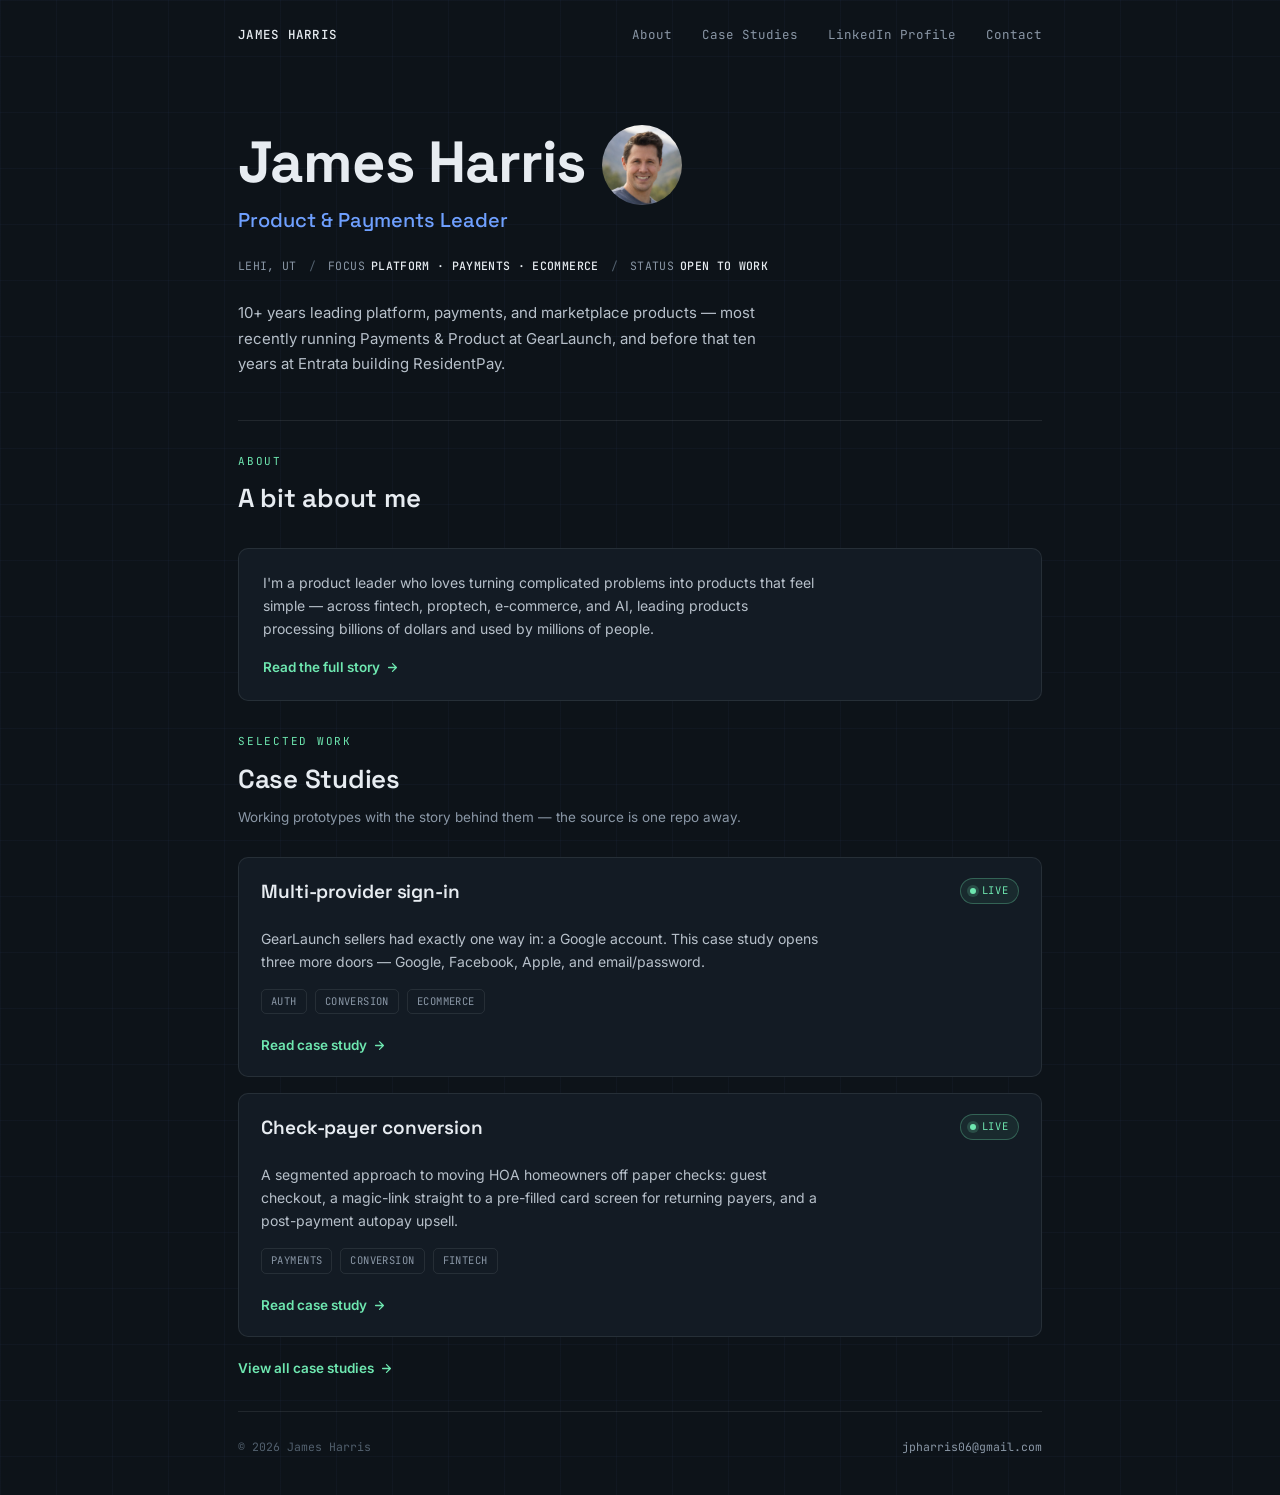
==== commit 96d49edb: "Add files via upload" ====
--- a/index.html
+++ b/index.html
@@ -1,690 +1,112 @@
 <!DOCTYPE html>
 <html lang="en">
 <head>
-<meta charset="UTF-8" />
-<meta name="viewport" content="width=device-width, initial-scale=1.0" />
-<title>CommunityPay — Segmented Conversion Prototype</title>
-<style>
-  :root{
-    --ink:#132A32;
-    --paper:#F3F5F1;
-    --card:#FFFFFF;
-    --line:#DCE3DB;
-    --muted:#6B7A72;
-    --green:#1E6B45;
-    --green-soft:#E7F2EA;
-    --green-deep:#123D28;
-    --amber:#B4622A;
-    --amber-soft:#FBEEE3;
-    --sans: -apple-system, BlinkMacSystemFont, "Segoe UI", Inter, Helvetica, Arial, sans-serif;
-    --serif: Georgia, "Iowan Old Style", "Palatino Linotype", serif;
-  }
-  *{box-sizing:border-box;}
-  body{
-    margin:0; font-family:var(--sans);
-    background:
-      radial-gradient(circle at 15% 10%, #E9EEE6 0%, transparent 45%),
-      radial-gradient(circle at 85% 90%, #E4EDE8 0%, transparent 40%),
-      var(--paper);
-    min-height:100vh; color:var(--ink);
-    display:flex; flex-direction:column; align-items:center;
-    padding:32px 16px 64px;
-  }
-
-  .header{ max-width:640px; width:100%; text-align:center; margin-bottom:24px; }
-  .eyebrow{ font-size:12px; letter-spacing:0.14em; text-transform:uppercase; color:var(--green); font-weight:700; margin-bottom:8px; }
-  h1{ font-family:var(--serif); font-size:25px; font-weight:400; margin:0 0 8px; letter-spacing:-0.01em; }
-  .sub{ color:var(--muted); font-size:13.5px; max-width:520px; margin:0 auto; line-height:1.5; }
-
-  .stage{ display:flex; gap:36px; align-items:flex-start; max-width:980px; width:100%; justify-content:center; flex-wrap:wrap; }
-
-  .phone-wrap{ display:flex; flex-direction:column; align-items:center; gap:12px; }
-  .phone{
-    width:360px; height:740px; background:#0E1F24; border-radius:44px; padding:12px;
-    box-shadow:0 30px 60px -20px rgba(19,42,50,0.45), 0 0 0 1px rgba(19,42,50,0.06);
-    position:relative;
-  }
-  .notch{
-    position:absolute; top:12px; left:50%; transform:translateX(-50%);
-    width:120px; height:22px; background:#0E1F24;
-    border-bottom-left-radius:14px; border-bottom-right-radius:14px; z-index:6;
-  }
-  .screen{
-    background:var(--card); width:100%; height:100%; border-radius:32px;
-    overflow:hidden; position:relative; display:flex; flex-direction:column;
-  }
-  .statusbar{
-    height:38px; display:flex; align-items:center; justify-content:space-between;
-    padding:0 22px; font-size:12px; font-weight:600; color:var(--ink); flex-shrink:0;
-  }
-
-  .segchip{
-    position:absolute; top:16px; left:50%; transform:translateX(-50%);
-    background:rgba(19,42,50,0.9); color:#fff; font-size:10.5px; font-weight:700;
-    padding:3px 10px; border-radius:20px; letter-spacing:0.04em; z-index:8;
-    opacity:0; pointer-events:none; transition:opacity .2s ease;
-  }
-  .segchip.show{ opacity:1; }
-
-  /* ---- title cards ---- */
-  .title-card{
-    display:none; flex:1; flex-direction:column; align-items:center; justify-content:center;
-    text-align:center; padding:0 30px; cursor:pointer; background:var(--ink); color:#fff;
-  }
-  .title-card .tag{
-    font-size:11px; letter-spacing:0.12em; text-transform:uppercase; color:#8FBFA0; margin-bottom:10px; font-weight:700;
-  }
-  .title-card h2{ font-family:var(--serif); font-size:30px; margin:0 0 10px; font-weight:400; }
-  .title-card p{ font-size:13px; color:#B9C9C2; line-height:1.6; max-width:260px; }
-  .title-card .tapme{ margin-top:26px; font-size:11.5px; color:#8FBFA0; font-weight:600; }
-
-  /* ---- inbox / email (shared) ---- */
-  .inbox-header{ padding:6px 18px 12px; display:flex; align-items:center; justify-content:space-between; }
-  .inbox-header h2{ font-family:var(--serif); font-size:21px; margin:0; font-weight:400; }
-  .inbox-header .count{ font-size:12px; color:var(--muted); }
-  .inbox-list{ flex:1; overflow-y:auto; }
-  .inbox-item{ display:flex; gap:12px; padding:12px 18px; border-bottom:1px solid var(--line); cursor:pointer; }
-  .inbox-item.dim{ opacity:0.4; cursor:default; }
-  .inbox-avatar{ width:36px; height:36px; border-radius:10px; flex-shrink:0; display:flex; align-items:center; justify-content:center; font-size:14px; font-weight:700; color:#fff; }
-  .inbox-item .body{ flex:1; min-width:0; }
-  .inbox-row1{ display:flex; justify-content:space-between; align-items:baseline; gap:8px; }
-  .inbox-from{ font-size:13px; font-weight:700; white-space:nowrap; overflow:hidden; text-overflow:ellipsis; }
-  .inbox-time{ font-size:10.5px; color:var(--muted); flex-shrink:0; }
-  .inbox-subject{ font-size:12.5px; font-weight:600; margin-top:2px; white-space:nowrap; overflow:hidden; text-overflow:ellipsis; }
-  .inbox-preview{ font-size:11.5px; color:var(--muted); margin-top:2px; white-space:nowrap; overflow:hidden; text-overflow:ellipsis; }
-  .unread-dot{ width:7px; height:7px; border-radius:50%; background:var(--green); flex-shrink:0; margin-top:6px; }
-  .tap-hint{ text-align:center; font-size:11px; color:var(--muted); padding:8px; }
-  .tap-hint b{ color:var(--green); }
-
-  .email-topbar{ display:flex; align-items:center; gap:10px; padding:8px 14px; border-bottom:1px solid var(--line); flex-shrink:0; }
-  .back-btn{ background:none; border:none; font-size:18px; cursor:pointer; color:var(--ink); padding:4px 6px; }
-  .email-topbar .meta{ font-size:11.5px; color:var(--muted); }
-  .email-body{ flex:1; overflow-y:auto; padding:16px 20px 20px; }
-  .email-subject{ font-family:var(--serif); font-size:18px; line-height:1.3; margin:0 0 4px; }
-  .email-preheader{ font-size:11.5px; color:var(--muted); margin-bottom:16px; }
-  .paper-trail{ display:flex; align-items:center; justify-content:center; gap:5px; padding:14px 6px; margin-bottom:16px; background:var(--green-soft); border-radius:14px; }
-  .pt-step{ display:flex; flex-direction:column; align-items:center; gap:3px; opacity:0.55; }
-  .pt-step .ic{ font-size:16px; } .pt-step .lb{ font-size:8.5px; color:var(--muted); font-weight:600; }
-  .pt-strike{ position:relative; } .pt-strike::after{ content:""; position:absolute; left:-3px; right:-3px; top:47%; height:1.5px; background:#B4622A; }
-  .pt-arrow{ color:#B9C4B4; font-size:12px; }
-  .pt-final{ opacity:1; } .pt-final .ic{ color:var(--green); } .pt-final .lb{ color:var(--green-deep); font-weight:700; }
-  .email-copy{ font-size:13.5px; line-height:1.6; color:#1D3A34; margin-bottom:14px; }
-  .email-copy p{ margin:0 0 12px; } .email-copy .lede{ font-weight:600; }
-  .assessment-strip{ background:var(--card); border:1px solid var(--line); border-radius:12px; padding:11px 15px; margin-bottom:16px; display:flex; justify-content:space-between; align-items:center; }
-  .assessment-strip .label{ font-size:10.5px; color:var(--muted); text-transform:uppercase; letter-spacing:0.05em; }
-  .assessment-strip .amt{ font-family:var(--serif); font-size:17px; }
-  .cta-btn{ display:block; width:100%; text-align:center; background:var(--green); color:#fff; text-decoration:none; border-radius:12px; padding:14px; font-weight:700; font-size:14px; margin-bottom:8px; cursor:pointer; border:none; font-family:var(--sans); }
-  .cta-sub{ text-align:center; font-size:11px; color:var(--muted); margin-bottom:6px; }
-  .email-footer{ border-top:1px solid var(--line); padding-top:12px; font-size:9.5px; color:#9AA69E; line-height:1.6; margin-top:8px; }
-
-  /* ---- app chrome (guest / signed-in) ---- */
-  .app-topbar{ display:flex; align-items:center; justify-content:space-between; padding:10px 18px 8px; flex-shrink:0; }
-  .app-brand{ display:flex; align-items:center; gap:7px; }
-  .app-brand .dot{ width:20px; height:20px; border-radius:6px; background:var(--green); }
-  .app-brand .name{ font-size:13px; font-weight:700; letter-spacing:-0.01em; }
-  .app-badge{ font-size:11px; font-weight:700; padding:4px 10px; border-radius:20px; }
-  .app-badge.guest{ background:var(--amber-soft); color:var(--amber); }
-  .app-badge.known{ background:var(--green-soft); color:var(--green); }
-
-  .app-content{ flex:1; overflow-y:auto; padding:2px 18px 8px; }
-  .section-title{ font-size:11.5px; text-transform:uppercase; letter-spacing:0.06em; color:var(--muted); margin:14px 0 8px; font-weight:700; }
-  .section-title:first-child{ margin-top:4px; }
-
-  .field{ margin-bottom:9px; }
-  .field label{ display:block; font-size:10.5px; color:var(--muted); margin-bottom:3px; font-weight:600; }
-  .field input{
-    width:100%; border:1.5px solid var(--line); border-radius:10px; padding:10px 12px;
-    font-size:13px; font-family:var(--sans); color:var(--ink); background:var(--card);
-    cursor:pointer;
-  }
-  .field input.filled{ border-color:#B9CCC0; background:#FAFCFA; }
-  .field input:focus{ outline:none; border-color:var(--green); }
-  .field-hint{ font-size:10px; color:var(--green); margin-top:3px; display:none; }
-  .field-hint.show{ display:block; }
-
-  .pay-methods{ display:flex; gap:8px; margin-top:14px; margin-bottom:6px; }
-  .pay-btn{
-    flex:1; border:1.5px solid var(--line); background:var(--card); border-radius:12px;
-    padding:12px 8px; text-align:center; cursor:pointer; font-family:var(--sans);
-  }
-  .pay-btn .ic{ font-size:18px; margin-bottom:4px; }
-  .pay-btn .lb{ font-size:11.5px; font-weight:700; }
-  .pay-btn.primary{ border-color:var(--ink); box-shadow:0 0 0 1px var(--ink); }
-  .pay-btn.secondary{ opacity:0.55; }
-
-  .bottom-nav{
-    display:flex; justify-content:space-around; align-items:flex-start;
-    padding:8px 6px 12px; border-top:1px solid var(--line); flex-shrink:0; background:var(--card);
-  }
-  .nav-item{ display:flex; flex-direction:column; align-items:center; gap:3px; color:#9AA69E; }
-  .nav-item svg{ width:20px; height:20px; }
-  .nav-item span{ font-size:9px; font-weight:600; }
-  .nav-item.active{ color:var(--green); }
-
-  /* ---- card payment screen ---- */
-  .cardface{
-    background:linear-gradient(135deg,#16323B,#0E1F24);
-    border-radius:16px; padding:18px; color:#fff; margin-bottom:16px;
-    position:relative; overflow:hidden;
-  }
-  .cardface .chip{ width:32px; height:24px; border-radius:5px; background:linear-gradient(135deg,#D8C48A,#B89B5E); margin-bottom:16px; }
-  .cardface .num{ font-family:var(--serif); font-size:16px; letter-spacing:2px; margin-bottom:14px; min-height:20px; }
-  .cardface .row2{ display:flex; justify-content:space-between; font-size:9.5px; color:#9FC2B0; text-transform:uppercase; letter-spacing:0.04em; }
-  .cardface .row2 div div{ color:#fff; font-size:12px; margin-top:3px; font-family:var(--sans); letter-spacing:0.5px; }
-
-  .cc-fields{ display:grid; grid-template-columns:1fr 1fr; gap:9px; }
-  .cc-fields .full{ grid-column:1 / -1; }
-
-  .pay-total-btn{
-    width:100%; background:var(--green); color:#fff; border:none; border-radius:12px;
-    padding:14px; font-size:14.5px; font-weight:700; cursor:pointer; font-family:var(--sans); margin-top:14px;
-  }
-
-  /* ---- modal / overlay (autopay + congrats) ---- */
-  .sheet-backdrop{
-    position:absolute; inset:0; background:rgba(14,31,36,0.55);
-    display:flex; align-items:flex-end; opacity:0; pointer-events:none;
-    transition:opacity .25s ease; z-index:20;
-  }
-  .sheet-backdrop.show{ opacity:1; pointer-events:auto; }
-  .sheet{
-    background:var(--card); width:100%; border-radius:24px 24px 0 0; padding:22px 20px 22px;
-    transform:translateY(100%); transition:transform .32s cubic-bezier(.2,.9,.25,1);
-  }
-  .sheet-backdrop.show .sheet{ transform:translateY(0); }
-  .sheet-handle{ width:36px; height:4px; border-radius:2px; background:var(--line); margin:0 auto 14px; }
-  .sheet-eyebrow{ font-size:10.5px; font-weight:700; letter-spacing:0.08em; text-transform:uppercase; color:var(--green); margin-bottom:5px; }
-  .sheet-title{ font-family:var(--serif); font-size:19px; margin:0 0 14px; line-height:1.25; }
-
-  .select-row{ margin-bottom:11px; }
-  .select-row label{ display:block; font-size:10.5px; color:var(--muted); margin-bottom:4px; font-weight:600; }
-  .select-row select{
-    width:100%; border:1.5px solid var(--line); border-radius:10px; padding:10px 12px;
-    font-size:13px; font-family:var(--sans); color:var(--ink); background:var(--card);
-  }
-
-  .sheet-actions{ display:flex; gap:8px; margin-top:16px; }
-  .sheet-actions button{
-    flex:1; border-radius:12px; padding:13px; font-size:13.5px; font-weight:700;
-    cursor:pointer; font-family:var(--sans); border:none;
-  }
-  .btn-save{ background:var(--green); color:#fff; }
-  .btn-cancel{ background:var(--paper); color:var(--muted); border:1px solid var(--line) !important; }
-
-  /* ---- congrats ---- */
-  .confirm-wrap{
-    display:flex; flex-direction:column; align-items:center; justify-content:center;
-    height:100%; text-align:center; padding:0 26px; cursor:pointer;
-  }
-  .confirm-badge{ width:58px; height:58px; border-radius:50%; background:var(--green-soft); color:var(--green); display:flex; align-items:center; justify-content:center; font-size:26px; margin-bottom:16px; }
-  .confirm-wrap h3{ font-family:var(--serif); font-size:20px; margin:0 0 8px; }
-  .confirm-wrap p{ font-size:12.5px; color:var(--muted); line-height:1.55; margin:0 0 18px; max-width:260px; }
-  .confirm-wrap .tapnext{ font-size:11px; color:var(--green); font-weight:700; }
-
-  .restart{
-    display:block; width:100%; text-align:center; margin-top:4px;
-    background:var(--paper); border:1px solid var(--line); border-radius:10px;
-    padding:10px; font-size:12px; color:var(--ink); cursor:pointer;
-    font-family:var(--sans); font-weight:600;
-  }
-
-  /* ---- side panel ---- */
-  .panel{ width:220px; background:var(--card); border:1px solid var(--line); border-radius:18px; padding:20px 20px 18px; align-self:flex-start; }
-  .panel h3{ font-family:var(--serif); font-size:14.5px; margin:0 0 12px; color:var(--muted); font-weight:400; }
-  .progress-track{ display:flex; flex-direction:column; gap:6px; }
-  .progress-seg{ height:5px; border-radius:2px; background:var(--line); }
-  .progress-seg.done{ background:var(--green); }
-
-  @media (max-width:760px){ .stage{ flex-direction:column; align-items:center; } .panel{ width:280px; } .progress-track{ flex-direction:row; } .progress-seg{ height:4px; } }
-</style>
+<meta charset="UTF-8">
+<meta name="viewport" content="width=device-width, initial-scale=1.0">
+<title>James Harris — Product &amp; Payments</title>
+<meta name="description" content="Product and payments leader — case studies, working prototypes, and background.">
+<meta property="og:title" content="James Harris — Product & Payments">
+<meta property="og:description" content="Case studies and working prototypes — not slide decks. Click in, sign in, use them.">
+<meta property="og:type" content="website">
+<meta property="og:url" content="https://jpharris06-dot.github.io/">
+<meta name="twitter:card" content="summary">
+<meta name="twitter:title" content="James Harris — Product & Payments">
+<meta name="twitter:description" content="Case studies and working prototypes — not slide decks. Click in, sign in, use them.">
+<link rel="preconnect" href="https://fonts.googleapis.com">
+<link href="https://fonts.googleapis.com/css2?family=Space+Grotesk:wght@400;500;600;700&family=Inter:wght@400;500;600&family=JetBrains+Mono:wght@400;500&display=swap" rel="stylesheet">
+<link rel="stylesheet" href="/style.css">
 </head>
 <body>
 
-  <div class="header">
-    <div class="eyebrow">CommunityPay · Option A, Segmented</div>
-    <h1>Two Emails, Two Checkout Paths</h1>
-    <p class="sub">Same paperless message. Different backend logic depending on whether Kevin has a saved payment method. Tap through — the whole demo runs on clicks.</p>
+<div class="wrap">
+  <div id="site-nav"></div>
+
+  <div class="hero">
+    <div class="name-row">
+      <h1>James Harris</h1>
+      <img src="/profile.jpg" alt="James Harris" class="profile-pic" id="profile-photo">
+    </div>
+    <p class="role">Product &amp; Payments Leader</p>
+    <div class="meta-row">
+      <span>LEHI, UT</span>
+      <span>FOCUS<b>PLATFORM · PAYMENTS · ECOMMERCE</b></span>
+      <span>STATUS<b>OPEN TO WORK</b></span>
+    </div>
+    <p class="intro">
+      10+ years leading platform, payments, and marketplace products — most recently running Payments &amp; Product at GearLaunch, and before that ten years at Entrata building ResidentPay.
+    </p>
   </div>
 
-  <div class="stage">
-    <div class="phone-wrap">
-      <div class="phone">
-        <div class="notch"></div>
-        <div class="segchip" id="segchip">Segment A</div>
-        <div class="screen" id="screen">
-
-          <!-- 0: SEGMENT A TITLE -->
-          <div class="title-card" id="s_titleA" style="display:flex;" onclick="go('emailA')">
-            <div class="tag">Segment A</div>
-            <h2>No saved payment method</h2>
-            <p>Check payer, never completed digital checkout. Gets the full guest flow.</p>
-            <div class="tapme">tap to continue →</div>
-          </div>
-
-          <!-- 1: EMAIL A (inbox) -->
-          <div id="s_emailA" style="display:none; height:100%; flex-direction:column;">
-            <div class="statusbar"><span>9:41</span><span>●●●●  📶  🔋</span></div>
-            <div class="inbox-header"><h2>Inbox</h2><span class="count">1 new</span></div>
-            <div class="inbox-list">
-              <div class="inbox-item" onclick="go('emailA_open')">
-                <div class="inbox-avatar" style="background:var(--green);">R</div>
-                <div class="body">
-                  <div class="inbox-row1"><span class="inbox-from">Riverbend HOA</span><span class="inbox-time">9:14 AM</span></div>
-                  <div class="inbox-subject">Riverbend went paperless. Your check didn't get the memo.</div>
-                  <div class="inbox-preview">Pay online, zero paper, zero stamps — see how your neighbors pay now →</div>
-                </div>
-                <div class="unread-dot"></div>
-              </div>
-              <div class="inbox-item dim">
-                <div class="inbox-avatar" style="background:#9AA69E;">C</div>
-                <div class="body"><div class="inbox-row1"><span class="inbox-from">CommunityPay</span><span class="inbox-time">Tue</span></div>
-                <div class="inbox-subject">Your monthly community update</div>
-                <div class="inbox-preview">Pool hours, board minutes, and events</div></div>
-              </div>
-            </div>
-            <div class="tap-hint">Tap the <b>unread email</b> to open it</div>
-          </div>
-
-          <!-- 2: EMAIL A open -->
-          <div id="s_emailA_open" style="display:none; height:100%; flex-direction:column;">
-            <div class="email-topbar"><button class="back-btn" onclick="go('emailA')">←</button><span class="meta">Riverbend HOA · to me</span></div>
-            <div class="email-body">
-              <h1 class="email-subject">Riverbend went paperless. Your check didn't get the memo.</h1>
-              <div class="email-preheader">Pay online, zero paper, zero stamps — see how your neighbors pay now.</div>
-              <div class="paper-trail">
-                <div class="pt-step"><div class="ic pt-strike">📝</div><div class="lb">Write it</div></div>
-                <span class="pt-arrow">→</span>
-                <div class="pt-step"><div class="ic pt-strike">✉️</div><div class="lb">Seal it</div></div>
-                <span class="pt-arrow">→</span>
-                <div class="pt-step"><div class="ic pt-strike">🚗</div><div class="lb">Mail it</div></div>
-                <span class="pt-arrow">→</span>
-                <div class="pt-step pt-final"><div class="ic">✓</div><div class="lb">or online</div></div>
-              </div>
-              <div class="email-copy">
-                <p class="lede">Every check makes a trip.</p>
-                <p>From your checkbook to an envelope to a stamp to a mailbox to our processing center — paper, at every step, for a payment that could take ten seconds.</p>
-              </div>
-              <div class="assessment-strip"><span class="label">Assessment due Aug 26</span><span class="amt">$350.00</span></div>
-              <button class="cta-btn" onclick="go('guestDetails')">Go paperless — pay online</button>
-              <div class="cta-sub">Free · no portal login required · takes under a minute</div>
-              <div class="email-footer">Riverbend HOA is managed on CommunityPay. 671 Lincoln Boulevard, Winnetka, IL 60093 · Unsubscribe from payment reminders</div>
-            </div>
-          </div>
-
-          <!-- 3: GUEST DETAILS (Segment A) -->
-          <div id="s_guestDetails" style="display:none; height:100%; flex-direction:column;">
-            <div class="app-topbar">
-              <div class="app-brand"><div class="dot"></div><div class="name">Riverbend HOA</div></div>
-              <div class="app-badge guest">Guest</div>
-            </div>
-            <div class="app-content">
-              <div class="section-title">Your info</div>
-              <div class="field">
-                <label>First name</label>
-                <input type="text" id="f_first" placeholder="Tap to fill" readonly onclick="fillPerson()">
-              </div>
-              <div class="field"><label>Last name</label><input type="text" id="f_last" readonly></div>
-              <div class="field"><label>Email address <span style="color:var(--green); font-weight:600;">· from your email</span></label><input type="text" id="f_email" value="iMadeMyFamilyDisappear@homealone.com" readonly></div>
-              <div class="field"><label>Phone number</label><input type="text" id="f_phone" readonly></div>
-              <div class="field-hint" id="hint_person">✓ Pulled from your account record</div>
-
-              <div class="section-title">Property</div>
-              <div class="field">
-                <label>Management ID</label>
-                <input type="text" id="f_mgmt" placeholder="Tap to fill" readonly onclick="fillProperty()">
-              </div>
-              <div class="field"><label>Address</label><input type="text" id="f_addr" readonly></div>
-              <div class="field"><label>City / State</label><input type="text" id="f_city" readonly></div>
-              <div class="field"><label>ZIP</label><input type="text" id="f_zip" readonly></div>
-              <div class="field-hint" id="hint_prop">✓ Matched to your assessment record</div>
-
-              <div class="section-title">Assessment</div>
-              <div class="assessment-strip"><span class="label">Due Aug 26</span><span class="amt">$350.00</span></div>
-
-              <div class="pay-methods">
-                <div class="pay-btn primary" onclick="startCard('entry','A')">
-                  <div class="ic">💳</div><div class="lb">Pay by Card</div>
-                </div>
-                <div class="pay-btn secondary">
-                  <div class="ic">🏦</div><div class="lb">Pay by Bank</div>
-                </div>
-              </div>
-            </div>
-            <div class="bottom-nav">
-              <div class="nav-item"><svg viewBox="0 0 24 24" fill="none" stroke="currentColor" stroke-width="2"><path d="M3 11l9-7 9 7"/><path d="M5 10v10h14V10"/></svg><span>Home</span></div>
-              <div class="nav-item active"><svg viewBox="0 0 24 24" fill="none" stroke="currentColor" stroke-width="2"><rect x="2" y="5" width="20" height="14" rx="2"/><path d="M2 10h20"/></svg><span>Payments</span></div>
-              <div class="nav-item"><svg viewBox="0 0 24 24" fill="none" stroke="currentColor" stroke-width="2"><path d="M22 2L11 13"/><path d="M22 2l-7 20-4-9-9-4 20-7z"/></svg><span>Requests</span></div>
-              <div class="nav-item"><svg viewBox="0 0 24 24" fill="none" stroke="currentColor" stroke-width="2"><rect x="3" y="4" width="18" height="18" rx="2"/><path d="M3 9h18"/><path d="M8 2v4"/><path d="M16 2v4"/></svg><span>Calendar</span></div>
-              <div class="nav-item"><svg viewBox="0 0 24 24" fill="none" stroke="currentColor" stroke-width="2"><circle cx="5" cy="12" r="1.5"/><circle cx="12" cy="12" r="1.5"/><circle cx="19" cy="12" r="1.5"/></svg><span>More</span></div>
-            </div>
-          </div>
-
-          <!-- CARD PAYMENT (shared for both segments) -->
-          <div id="s_card" style="display:none; height:100%; flex-direction:column;">
-            <div class="app-topbar">
-              <div class="app-brand"><div class="dot"></div><div class="name">Riverbend HOA</div></div>
-              <div class="app-badge" id="cardBadge">Guest</div>
-            </div>
-            <div class="app-content">
-              <div class="section-title" style="margin-top:6px;">Pay assessment</div>
-              <div class="assessment-strip" style="margin-bottom:14px;"><span class="label">Due Aug 26</span><span class="amt">$350.00</span></div>
-
-              <div class="cardface">
-                <div class="chip"></div>
-                <div class="num" id="cardNumDisplay">•••• •••• •••• ••••</div>
-                <div class="row2">
-                  <div>Cardholder<div id="cardNameDisplay">—</div></div>
-                  <div>Expires<div id="cardExpDisplay">—</div></div>
-                </div>
-              </div>
-
-              <div class="cc-fields">
-                <div class="field full">
-                  <label>Card number</label>
-                  <input type="text" id="cc_num" placeholder="Tap to fill" readonly onclick="fillCard()">
-                </div>
-                <div class="field"><label>Expiration</label><input type="text" id="cc_exp" readonly></div>
-                <div class="field"><label>CVV</label><input type="text" id="cc_cvv" placeholder="Tap to fill" readonly onclick="fillCvv()"></div>
-                <div class="field full"><label>Billing ZIP</label><input type="text" id="cc_zip" readonly></div>
-              </div>
-
-              <button class="pay-total-btn" onclick="submitPay()">Pay $350.00</button>
-            </div>
-          </div>
-
-          <!-- CONGRATS (shared) -->
-          <div id="s_congrats" style="display:none; height:100%;">
-            <div class="confirm-wrap" id="congratsWrap" onclick="afterCongrats()">
-              <div class="confirm-badge">✓</div>
-              <h3>Congratulations!</h3>
-              <p>Your auto-payment will now run every 1st of the month. We'll send you a friendly reminder ahead of your next auto-payment.</p>
-              <div class="tapnext" id="congratsNext">tap to continue →</div>
-            </div>
-          </div>
-
-          <!-- 6: SEGMENT B TITLE -->
-          <div class="title-card" id="s_titleB" onclick="go('emailB')">
-            <div class="tag">Segment B</div>
-            <h2>Has a saved payment method</h2>
-            <p>Check payer who already completed digital checkout once before. Skips guest checkout entirely.</p>
-            <div class="tapme">tap to continue →</div>
-          </div>
-
-          <!-- 7: EMAIL B (inbox) -->
-          <div id="s_emailB" style="display:none; height:100%; flex-direction:column;">
-            <div class="statusbar"><span>9:41</span><span>●●●●  📶  🔋</span></div>
-            <div class="inbox-header"><h2>Inbox</h2><span class="count">1 new</span></div>
-            <div class="inbox-list">
-              <div class="inbox-item" onclick="go('emailB_open')">
-                <div class="inbox-avatar" style="background:var(--green);">R</div>
-                <div class="body">
-                  <div class="inbox-row1"><span class="inbox-from">Riverbend HOA</span><span class="inbox-time">9:14 AM</span></div>
-                  <div class="inbox-subject">Riverbend went paperless. Your check didn't get the memo.</div>
-                  <div class="inbox-preview">One tap, zero paper, zero stamps — see how your neighbors pay now →</div>
-                </div>
-                <div class="unread-dot"></div>
-              </div>
-              <div class="inbox-item dim">
-                <div class="inbox-avatar" style="background:#9AA69E;">C</div>
-                <div class="body"><div class="inbox-row1"><span class="inbox-from">CommunityPay</span><span class="inbox-time">Tue</span></div>
-                <div class="inbox-subject">Your monthly community update</div>
-                <div class="inbox-preview">Pool hours, board minutes, and events</div></div>
-              </div>
-            </div>
-            <div class="tap-hint">Same email, different homeowner — tap to open</div>
-          </div>
-
-          <!-- 8: EMAIL B open -->
-          <div id="s_emailB_open" style="display:none; height:100%; flex-direction:column;">
-            <div class="email-topbar"><button class="back-btn" onclick="go('emailB')">←</button><span class="meta">Riverbend HOA · to me</span></div>
-            <div class="email-body">
-              <h1 class="email-subject">Riverbend went paperless. Your check didn't get the memo.</h1>
-              <div class="email-preheader">One tap, zero paper, zero stamps — see how your neighbors pay now.</div>
-              <div class="paper-trail">
-                <div class="pt-step"><div class="ic pt-strike">📝</div><div class="lb">Write it</div></div>
-                <span class="pt-arrow">→</span>
-                <div class="pt-step"><div class="ic pt-strike">✉️</div><div class="lb">Seal it</div></div>
-                <span class="pt-arrow">→</span>
-                <div class="pt-step"><div class="ic pt-strike">🚗</div><div class="lb">Mail it</div></div>
-                <span class="pt-arrow">→</span>
-                <div class="pt-step pt-final"><div class="ic">✓</div><div class="lb">or one tap</div></div>
-              </div>
-              <div class="email-copy">
-                <p class="lede">Every check makes a trip.</p>
-                <p>From your checkbook to an envelope to a stamp to a mailbox to our processing center — paper, at every step, for a payment that could take ten seconds.</p>
-              </div>
-              <div class="assessment-strip"><span class="label">Assessment due Aug 26</span><span class="amt">$350.00</span></div>
-              <button class="cta-btn" onclick="startCard('prefilled','B')">Go paperless — pay in one tap</button>
-              <div class="cta-sub">Same link, different destination — this one knows you</div>
-              <div class="email-footer">Riverbend HOA is managed on CommunityPay. 671 Lincoln Boulevard, Winnetka, IL 60093 · Unsubscribe from payment reminders</div>
-            </div>
-          </div>
-
-          <!-- AUTOPAY MODAL (overlays whichever app screen is behind it, contained within the phone frame) -->
-          <div class="sheet-backdrop" id="autopayModal">
-            <div class="sheet">
-              <div class="sheet-handle"></div>
-              <div class="sheet-eyebrow">One more thing</div>
-              <div class="sheet-title">Save this for future auto-pay?</div>
-
-              <div class="select-row">
-                <label>Payment method</label>
-                <select id="ap_method">
-                  <option selected>Visa •••• 4242</option>
-                  <option>Wells Fargo Checking •••• 5678</option>
-                </select>
-              </div>
-              <div class="select-row">
-                <label>Day of the month</label>
-                <select id="ap_day">
-                  <option selected>1st</option>
-                  <option>2nd</option>
-                  <option>3rd</option>
-                </select>
-              </div>
-              <div class="select-row">
-                <label>Amount</label>
-                <select id="ap_amount"><option selected>Full assessment each cycle — $350.00</option></select>
-              </div>
-
-              <div class="sheet-actions">
-                <button class="btn-cancel" onclick="skipAutopay()">Cancel</button>
-                <button class="btn-save" onclick="saveAutopay()">Save Auto-Payment</button>
-              </div>
-            </div>
-          </div>
-
-        </div>
-      </div>
-
-      <button class="restart" onclick="restart()">↺ Restart prototype</button>
+  <div class="section" id="about">
+    <div class="section-head">
+      <span class="eyebrow">About</span>
+      <h2>A bit about me</h2>
     </div>
-
-    <div class="panel">
-      <h3>Progress</h3>
-      <div class="progress-track" id="progressTrack"></div>
+    <div class="teaser-card">
+      <p>I'm a product leader who loves turning complicated problems into products that feel simple — across fintech, proptech, e-commerce, and AI, leading products processing billions of dollars and used by millions of people.</p>
+      <a class="link-arrow" href="/about-me/">
+        Read the full story
+        <svg viewBox="0 0 20 20" fill="none"><path d="M4 10h11M10 4l6 6-6 6" stroke="currentColor" stroke-width="2" stroke-linecap="round" stroke-linejoin="round"/></svg>
+      </a>
     </div>
   </div>
 
-<script>
-  const order = ['titleA','emailA','emailA_open','guestDetails','card_A','congrats_A','titleB','emailB','emailB_open','card_B','congrats_B'];
+  <div class="section" id="work">
+    <div class="section-head">
+      <span class="eyebrow">Selected work</span>
+      <h2>Case Studies</h2>
+      <p>Working prototypes with the story behind them — the source is one repo away.</p>
+    </div>
 
-  function setPanel(key){
-    const idx = order.indexOf(key);
-    const track = document.getElementById('progressTrack');
-    track.innerHTML = '';
-    order.forEach((k,i)=>{
-      const seg = document.createElement('div');
-      seg.className = 'progress-seg' + (i<=idx ? ' done' : '');
-      track.appendChild(seg);
-    });
-  }
+    <div class="project-list">
 
-  const allScreens = ['s_titleA','s_emailA','s_emailA_open','s_guestDetails','s_card','s_congrats','s_titleB','s_emailB','s_emailB_open'];
+      <div class="project-card compact">
+        <div class="card-top">
+          <h3>Multi-provider sign-in</h3>
+          <span class="status-chip"><i></i>LIVE</span>
+        </div>
+        <p class="desc">GearLaunch sellers had exactly one way in: a Google account. This case study opens three more doors — Google, Facebook, Apple, and email/password.</p>
+        <div class="tag-row">
+          <span class="tag">AUTH</span>
+          <span class="tag">CONVERSION</span>
+          <span class="tag">ECOMMERCE</span>
+        </div>
+        <a class="link-arrow" href="/case-studies/gearlaunch-auth/">
+          Read case study
+          <svg viewBox="0 0 20 20" fill="none"><path d="M4 10h11M10 4l6 6-6 6" stroke="currentColor" stroke-width="2" stroke-linecap="round" stroke-linejoin="round"/></svg>
+        </a>
+      </div>
 
-  function hideAll(){
-    allScreens.forEach(id=>{
-      const el = document.getElementById(id);
-      el.style.display = 'none';
-    });
-  }
+      <div class="project-card compact">
+        <div class="card-top">
+          <h3>Check-payer conversion</h3>
+          <span class="status-chip"><i></i>LIVE</span>
+        </div>
+        <p class="desc">A segmented approach to moving HOA homeowners off paper checks: guest checkout, a magic-link straight to a pre-filled card screen for returning payers, and a post-payment autopay upsell.</p>
+        <div class="tag-row">
+          <span class="tag">PAYMENTS</span>
+          <span class="tag">CONVERSION</span>
+          <span class="tag">FINTECH</span>
+        </div>
+        <a class="link-arrow" href="/case-studies/hoa-online-payments/">
+          Read case study
+          <svg viewBox="0 0 20 20" fill="none"><path d="M4 10h11M10 4l6 6-6 6" stroke="currentColor" stroke-width="2" stroke-linecap="round" stroke-linejoin="round"/></svg>
+        </a>
+      </div>
 
-  function go(screenKey, panelKey){
-    hideAll();
-    const map = {
-      emailA: 's_emailA', emailA_open: 's_emailA_open', guestDetails: 's_guestDetails',
-      emailB: 's_emailB', emailB_open: 's_emailB_open', titleA: 's_titleA', titleB: 's_titleB'
-    };
-    const domId = map[screenKey];
-    const el = document.getElementById(domId);
-    el.style.display = (domId === 's_titleA' || domId === 's_titleB') ? 'flex' : 'flex';
-    setPanel(panelKey || screenKey);
+    </div>
 
-    const chip = document.getElementById('segchip');
-    if(['emailA','emailA_open','guestDetails'].includes(screenKey)){
-      chip.textContent = 'Segment A'; chip.classList.add('show');
-    } else if(['emailB','emailB_open'].includes(screenKey)){
-      chip.textContent = 'Segment B'; chip.classList.add('show');
-    } else {
-      chip.classList.remove('show');
-    }
-  }
+    <div style="margin-top:18px;">
+      <a class="link-arrow" href="/case-studies/">
+        View all case studies
+        <svg viewBox="0 0 20 20" fill="none"><path d="M4 10h11M10 4l6 6-6 6" stroke="currentColor" stroke-width="2" stroke-linecap="round" stroke-linejoin="round"/></svg>
+      </a>
+    </div>
+  </div>
 
-  // ---- guest details autofill ----
-  function fillPerson(){
-    document.getElementById('f_first').value = 'Kevin';
-    document.getElementById('f_last').value = 'McCallister';
-    document.getElementById('f_phone').value = '1-800-759-3000';
-    ['f_first','f_last','f_phone'].forEach(id=>document.getElementById(id).classList.add('filled'));
-    document.getElementById('hint_person').classList.add('show');
-  }
-  function fillProperty(){
-    document.getElementById('f_mgmt').value = 'MGMT-671-WNTK';
-    document.getElementById('f_addr').value = '671 Lincoln Boulevard';
-    document.getElementById('f_city').value = 'Winnetka, Illinois';
-    document.getElementById('f_zip').value = '60093';
-    ['f_mgmt','f_addr','f_city','f_zip'].forEach(id=>document.getElementById(id).classList.add('filled'));
-    document.getElementById('hint_prop').classList.add('show');
-  }
+  <div id="site-footer"></div>
+</div>
 
-  // ---- card screen ----
-  let currentSegment = 'A';
-  let cardMode = 'entry';
-
-  function startCard(mode, segment){
-    currentSegment = segment;
-    cardMode = mode;
-    hideAll();
-    const card = document.getElementById('s_card');
-    card.style.display = 'flex';
-
-    const badge = document.getElementById('cardBadge');
-    // reset fields
-    document.getElementById('cc_num').value = '';
-    document.getElementById('cc_num').classList.remove('filled');
-    document.getElementById('cc_exp').value = '';
-    document.getElementById('cc_cvv').value = '';
-    document.getElementById('cc_cvv').classList.remove('filled');
-    document.getElementById('cc_zip').value = '';
-    document.getElementById('cardNumDisplay').textContent = '•••• •••• •••• ••••';
-    document.getElementById('cardNameDisplay').textContent = '—';
-    document.getElementById('cardExpDisplay').textContent = '—';
-
-    if(mode === 'entry'){
-      badge.textContent = 'Guest'; badge.className = 'app-badge guest';
-      document.getElementById('cc_num').readOnly = true;
-      document.getElementById('cc_num').placeholder = 'Tap to fill';
-      document.getElementById('cc_exp').value = '';
-      document.getElementById('cc_zip').value = '60093';
-      document.getElementById('cardNameDisplay').textContent = 'KEVIN MCCALLISTER';
-      setPanel('card_A');
-    } else {
-      badge.textContent = 'Hi, Kevin'; badge.className = 'app-badge known';
-      document.getElementById('cc_num').value = '4242 4242 4242 4242';
-      document.getElementById('cc_num').classList.add('filled');
-      document.getElementById('cc_num').readOnly = true;
-      document.getElementById('cc_exp').value = '04/2042';
-      document.getElementById('cc_zip').value = '60093';
-      document.getElementById('cardNumDisplay').textContent = '•••• •••• •••• 4242';
-      document.getElementById('cardNameDisplay').textContent = 'KEVIN MCCALLISTER';
-      document.getElementById('cardExpDisplay').textContent = '04/2042';
-      setPanel('card_B');
-    }
-    document.getElementById('segchip').classList.remove('show');
-  }
-
-  function fillCard(){
-    if(cardMode !== 'entry') return;
-    document.getElementById('cc_num').value = '4242 4242 4242 4242';
-    document.getElementById('cc_num').classList.add('filled');
-    document.getElementById('cc_exp').value = '04/2042';
-    document.getElementById('cc_cvv').value = '424';
-    document.getElementById('cc_cvv').classList.add('filled');
-    document.getElementById('cardNumDisplay').textContent = '•••• •••• •••• 4242';
-    document.getElementById('cardExpDisplay').textContent = '04/2042';
-  }
-
-  function fillCvv(){
-    document.getElementById('cc_cvv').value = '424';
-    document.getElementById('cc_cvv').classList.add('filled');
-  }
-
-  function submitPay(){
-    document.getElementById('autopayModal').classList.add('show');
-  }
-
-  function skipAutopay(){
-    document.getElementById('autopayModal').classList.remove('show');
-    showCongrats(true);
-  }
-  function saveAutopay(){
-    document.getElementById('autopayModal').classList.remove('show');
-    showCongrats(false);
-  }
-
-  function showCongrats(skipped){
-    hideAll();
-    const c = document.getElementById('s_congrats');
-    c.style.display = 'flex';
-    const wrap = document.getElementById('congratsWrap');
-    if(skipped){
-      wrap.querySelector('h3').textContent = 'Payment complete';
-      wrap.querySelector('p').textContent = 'Your one-time payment of $350.00 was successful. No auto-pay was set up.';
-    } else {
-      wrap.querySelector('h3').textContent = 'Congratulations!';
-      wrap.querySelector('p').textContent = "Your auto-payment will now run every 1st of the month. We'll send you a friendly reminder ahead of your next auto-payment.";
-    }
-    document.getElementById('congratsNext').textContent = currentSegment === 'A' ? 'tap to continue to Segment B →' : 'tap to restart →';
-    setPanel(currentSegment === 'A' ? 'congrats_A' : 'congrats_B');
-  }
-
-  function afterCongrats(){
-    if(currentSegment === 'A'){
-      hideAll();
-      document.getElementById('s_titleB').style.display = 'flex';
-      setPanel('titleB');
-    } else {
-      restart();
-    }
-  }
-
-  function restart(){
-    hideAll();
-    document.getElementById('autopayModal').classList.remove('show');
-    document.getElementById('s_titleA').style.display = 'flex';
-    // reset guest fields
-    ['f_first','f_last','f_phone','f_mgmt','f_addr','f_city','f_zip'].forEach(id=>{
-      const el = document.getElementById(id);
-      el.value=''; el.classList.remove('filled');
-    });
-    document.getElementById('hint_person').classList.remove('show');
-    document.getElementById('hint_prop').classList.remove('show');
-    setPanel('titleA');
-    document.getElementById('segchip').classList.remove('show');
-  }
-
-  // init
-  setPanel('titleA');
-</script>
+<script src="/site.js"></script>
 </body>
 </html>
--- a/style.css
+++ b/style.css
@@ -0,0 +1,241 @@
+:root{
+  --bg: #0D1319;
+  --panel: #131B24;
+  --panel-2: #17212C;
+  --ink: #E7ECF1;
+  --muted: #8A97A6;
+  --faint: #52606E;
+  --line: rgba(231,236,241,0.09);
+  --signal: #6EE7B0;
+  --wire: #6FA0FF;
+  --radius: 10px;
+  --display: 'Space Grotesk', sans-serif;
+  --body: 'Inter', sans-serif;
+  --mono: 'JetBrains Mono', monospace;
+}
+*{ box-sizing:border-box; }
+html{ scroll-behavior:smooth; }
+body{
+  margin:0; background: var(--bg); color: var(--ink);
+  font-family: var(--body); line-height:1.5; -webkit-font-smoothing:antialiased;
+  background-image:
+    linear-gradient(rgba(111,160,255,0.035) 1px, transparent 1px),
+    linear-gradient(90deg, rgba(111,160,255,0.035) 1px, transparent 1px);
+  background-size: 56px 56px;
+}
+a{ color:inherit; }
+::selection{ background: var(--signal); color:#06120C; }
+:focus-visible{ outline: 2px solid var(--signal); outline-offset:3px; }
+
+.wrap{ max-width: 860px; margin:0 auto; padding: 0 28px; }
+
+/* ---------- NAV ---------- */
+.nav{
+  display:flex; align-items:center; justify-content:space-between;
+  padding: 26px 0; font-family: var(--mono); font-size:12.5px; color: var(--muted);
+}
+.nav .who{ color: var(--ink); font-weight:500; letter-spacing:0.02em; }
+.nav .links a{ text-decoration:none; color: var(--muted); margin-left:22px; transition: color .15s ease; }
+.nav .links a:hover{ color: var(--signal); }
+.nav .links a.active{ color: var(--ink); }
+
+/* ---------- HERO (homepage only) ---------- */
+.hero{ padding: 54px 0 28px; border-bottom:1px solid var(--line); }
+.hero h1{
+  font-family: var(--display); font-weight:700; font-size: clamp(38px,6vw,58px);
+  margin:0 0 6px; letter-spacing:-0.015em; line-height:1.04;
+}
+.hero .role{
+  font-family: var(--display); font-weight:500; font-size: clamp(17px,2.2vw,20px);
+  color: var(--wire); margin: 0 0 22px;
+}
+.meta-row{
+  display:flex; flex-wrap:wrap; gap: 8px 0; font-family: var(--mono); font-size:11.5px;
+  color: var(--muted); letter-spacing:0.03em; margin-bottom:26px;
+}
+.meta-row span{ display:flex; align-items:center; }
+.meta-row span + span::before{ content:"/"; margin:0 12px; color: var(--faint); }
+.meta-row b{ color: var(--ink); font-weight:500; margin-left:6px; }
+
+.intro{ max-width: 560px; color:#B7C0CA; font-size:15px; line-height:1.7; }
+.intro strong{ color: var(--ink); font-weight:600; }
+
+/* ---------- PAGE HERO (non-homepage pages) ---------- */
+.page-hero{ padding: 46px 0 20px; }
+.page-hero + .section{ padding-top: 0; }
+.page-hero h1{
+  font-family: var(--display); font-weight:700; font-size: clamp(30px,5vw,42px);
+  margin:6px 0 0; letter-spacing:-0.01em;
+}
+.page-hero p{ color: var(--muted); font-size:13.5px; margin: 12px 0 0; max-width:560px; }
+
+.crumb{
+  font-family: var(--mono); font-size:11.5px; color: var(--muted); text-decoration:none;
+  display:inline-flex; align-items:center; gap:6px; margin-bottom:22px; transition: color .15s ease;
+}
+.crumb:hover{ color: var(--signal); }
+
+/* ---------- SECTION HEADER ---------- */
+.section{ padding: 32px 0; }
+.section + .section{ padding-top: 0; }
+.section-head{ margin-bottom:30px; }
+.eyebrow{
+  font-family: var(--mono); font-size:11px; letter-spacing:0.16em; text-transform:uppercase;
+  color: var(--signal); margin: 0 0 10px; display:block;
+}
+.section-head h2{
+  font-family: var(--display); font-weight:600; font-size:26px; margin:0; letter-spacing:-0.01em;
+}
+.section-head p{ color: var(--muted); font-size:13.5px; margin: 8px 0 0; }
+
+/* ---------- LINK-ARROW (teasers / "read more") ---------- */
+.link-arrow{
+  display:inline-flex; align-items:center; gap:6px; font-family: var(--body); font-weight:600;
+  font-size:13.5px; color: var(--signal); text-decoration:none; transition: gap .15s ease;
+}
+.link-arrow:hover{ gap:9px; }
+.link-arrow svg{ width:13px; height:13px; }
+
+/* ---------- TEASER CARD (homepage "About" preview) ---------- */
+.teaser-card{
+  background: var(--panel); border:1px solid var(--line); border-radius: var(--radius); padding: 22px 24px;
+}
+.teaser-card p{ color:#B7C0CA; font-size:14px; line-height:1.65; margin:0 0 14px; max-width:560px; }
+
+/* ---------- PROJECT CARDS ---------- */
+.project-list{ display:flex; flex-direction:column; gap:16px; }
+.project-card{
+  background: var(--panel); border:1px solid var(--line); border-radius: var(--radius);
+  padding: 24px 26px; transition: border-color .18s ease, background .18s ease;
+}
+.project-card:hover{ border-color: rgba(111,231,176,0.35); background: var(--panel-2); }
+.project-card.compact{ padding: 20px 22px; }
+
+.card-top{ display:flex; align-items:flex-start; justify-content:space-between; gap:16px; margin-bottom:12px; flex-wrap:wrap; }
+.status-chip{
+  display:inline-flex; align-items:center; gap:6px; font-family: var(--mono); font-size:10.5px;
+  letter-spacing:0.08em; color: var(--signal); border:1px solid rgba(110,231,176,0.3);
+  background: rgba(110,231,176,0.07); padding:4px 9px; border-radius:999px; flex-shrink:0;
+}
+.status-chip i{ width:6px; height:6px; border-radius:50%; background: var(--signal); box-shadow:0 0 0 3px rgba(110,231,176,0.18); }
+
+.project-card h3{ font-family: var(--display); font-weight:600; font-size:19px; margin:0 0 8px; letter-spacing:-0.005em; }
+.project-card .desc{ color:#B7C0CA; font-size:14px; line-height:1.65; margin: 0 0 16px; max-width:560px; }
+
+.tag-row{ display:flex; flex-wrap:wrap; gap:8px; margin-bottom:18px; }
+.tag{
+  font-family: var(--mono); font-size:10.5px; letter-spacing:0.04em; color: var(--muted);
+  border:1px solid var(--line); padding:4px 9px; border-radius:5px;
+}
+
+.card-actions{ display:flex; gap:10px; flex-wrap:wrap; }
+.btn{
+  display:inline-flex; align-items:center; gap:7px; font-family: var(--body); font-weight:600; font-size:13px;
+  padding: 9px 15px; border-radius:7px; text-decoration:none; transition: all .15s ease; border:1px solid transparent;
+}
+.btn-primary{ background: var(--signal); color:#06170F; }
+.btn-primary:hover{ background:#8CF0C3; }
+.btn-secondary{ background:transparent; color: var(--ink); border-color: var(--line); }
+.btn-secondary:hover{ border-color: var(--muted); }
+.btn svg{ width:13px; height:13px; }
+
+/* ---------- NEXT UP ---------- */
+.next-up{
+  border: 1px dashed var(--line); border-radius: var(--radius); padding: 20px 24px;
+  display:flex; align-items:center; gap:14px; color: var(--muted); font-size:13.5px;
+}
+.next-up .dot{ font-family: var(--mono); font-size:16px; color: var(--faint); flex-shrink:0; }
+
+/* ---------- SOON NOTE (case study detail placeholder) ---------- */
+.soon-note{
+  margin-top:28px; padding-top:24px; border-top:1px dashed var(--line);
+  color: var(--muted); font-size:12.5px; font-family: var(--mono);
+}
+
+/* ---------- FOOTER ---------- */
+footer{
+  border-top:1px solid var(--line); padding: 26px 0 40px;
+  display:flex; justify-content:space-between; align-items:center; flex-wrap:wrap; gap:10px;
+  font-family: var(--mono); font-size:11.5px; color: var(--faint);
+}
+footer a{ color: var(--muted); text-decoration:none; }
+footer a:hover{ color: var(--signal); }
+
+@media (max-width:560px){
+  .meta-row span + span::before{ margin:0 9px; }
+  .nav .links a{ margin-left:14px; }
+}
+
+/* ---------- EMAIL MODAL ---------- */
+.email-modal-overlay{
+  position:fixed; inset:0; z-index:1000; display:none; align-items:center; justify-content:center;
+  background: rgba(6,10,14,0.65); backdrop-filter: blur(3px); padding:20px;
+}
+.email-modal-overlay.show{ display:flex; }
+.email-modal-card{
+  width:320px; max-width:100%; background: var(--panel-2); border:1px solid var(--line);
+  border-radius: var(--radius); overflow:hidden; box-shadow: 0 24px 60px rgba(0,0,0,0.5);
+}
+.email-modal-head{
+  display:flex; align-items:center; justify-content:space-between; padding:16px 18px;
+  border-bottom:1px solid var(--line); font-family: var(--display); font-weight:600; font-size:14.5px;
+}
+.email-modal-close{
+  background:none; border:none; color: var(--muted); font-size:14px; cursor:pointer; padding:4px;
+  line-height:1; transition: color .15s ease;
+}
+.email-modal-close:hover{ color: var(--ink); }
+.email-modal-options{ padding:10px; display:flex; flex-direction:column; gap:4px; }
+.email-option{
+  display:flex; align-items:center; gap:12px; width:100%; text-align:left;
+  padding:11px 12px; border-radius:8px; background:none; border:none; color: var(--ink);
+  font-family: var(--body); font-size:13.5px; font-weight:500; cursor:pointer; text-decoration:none;
+  transition: background .15s ease;
+}
+.email-option:hover{ background: rgba(111,160,255,0.08); }
+.email-option-icon{ display:flex; align-items:center; justify-content:center; width:24px; flex-shrink:0; color: var(--muted); }
+
+/* ---------- PROFILE PHOTO + LIGHTBOX ---------- */
+.profile-pic{ width:80px; height:80px; border-radius:50%; object-fit:cover; vertical-align:middle; cursor:pointer; transition: opacity .15s ease; }
+.profile-pic:hover{ opacity:0.85; }
+.name-row{ display:flex; align-items:center; gap:16px; }
+
+.photo-lightbox-overlay{
+  position:fixed; inset:0; z-index:1200; display:none; align-items:center; justify-content:center;
+  background: rgba(6,10,14,0.85); backdrop-filter: blur(4px); padding:32px; cursor:zoom-out;
+}
+.photo-lightbox-overlay.show{ display:flex; }
+.photo-lightbox-img{
+  max-width:90vw; max-height:88vh; width:auto; height:auto;
+  border-radius:12px; box-shadow: 0 30px 70px rgba(0,0,0,0.6);
+}
+
+/* ---------- ABOUT SECTION ---------- */
+.about-stats{ display:flex; flex-wrap:wrap; gap:10px; margin: 2px 0 28px; }
+.stat-chip{
+  font-family: var(--mono); font-size:11px; letter-spacing:0.05em; color: var(--signal);
+  border:1px solid rgba(110,231,176,0.3); background: rgba(110,231,176,0.07);
+  padding:6px 12px; border-radius:999px;
+}
+.about-body p{ color:#B7C0CA; font-size:15px; line-height:1.75; margin:0 0 18px; max-width:640px; }
+.about-body p:last-child{ margin-bottom:0; }
+.about-body strong{ color: var(--signal); font-weight:600; }
+.about-personal{ margin-top:32px; padding-top:28px; border-top:1px solid var(--line); }
+.about-personal h3{
+  font-family: var(--display); font-weight:600; font-size:13px; letter-spacing:0.1em; text-transform:uppercase;
+  color: var(--muted); margin:0 0 14px;
+}
+.about-personal p{ color:#B7C0CA; font-size:14.5px; line-height:1.75; margin:0 0 14px; max-width:600px; }
+.about-personal p:last-child{ margin-bottom:0; }
+.case-block{ margin-top:30px; }
+.case-block h3{
+  font-family: var(--display); font-weight:600; font-size:13px; letter-spacing:0.1em; text-transform:uppercase;
+  color: var(--muted); margin:0 0 14px;
+}
+.case-block p{ color:#B7C0CA; font-size:14.5px; line-height:1.75; margin:0; max-width:640px; }
+.pull-quote{
+  margin: 32px 0 0; padding: 22px 26px; border-left:2px solid var(--signal);
+  background: var(--panel); border-radius: 0 var(--radius) var(--radius) 0;
+  font-family: var(--display); font-weight:500; font-size:16px; line-height:1.6; color: var(--ink);
+  max-width:640px;
+}
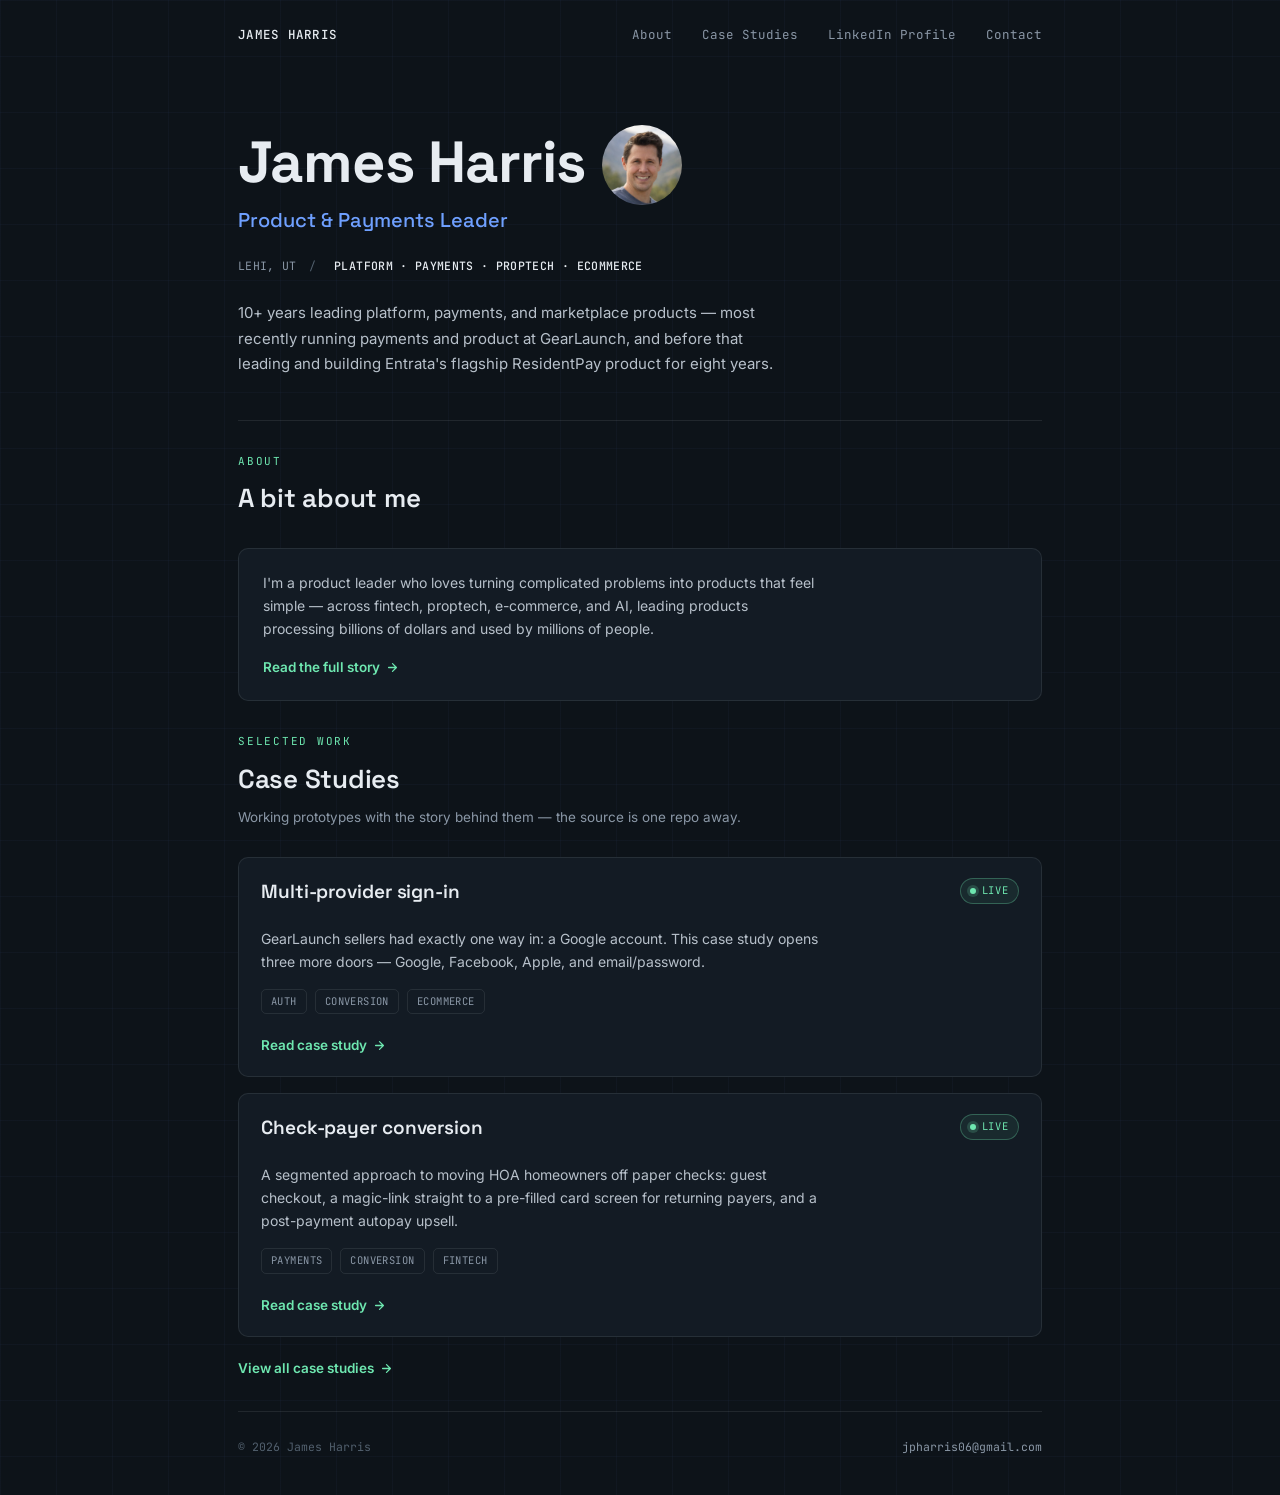
==== commit 981c04d9: "Update index.html" ====
--- a/index.html
+++ b/index.html
@@ -29,11 +29,10 @@
     <p class="role">Product &amp; Payments Leader</p>
     <div class="meta-row">
       <span>LEHI, UT</span>
-      <span>FOCUS<b>PLATFORM · PAYMENTS · ECOMMERCE</b></span>
-      <span>STATUS<b>OPEN TO WORK</b></span>
+      <span><b>PLATFORM · PAYMENTS · PROPTECH · ECOMMERCE</b></span>
     </div>
     <p class="intro">
-      10+ years leading platform, payments, and marketplace products — most recently running Payments &amp; Product at GearLaunch, and before that ten years at Entrata building ResidentPay.
+      10+ years leading platform, payments, and marketplace products — most recently running payments and product at GearLaunch, and before that leading and building Entrata's flagship ResidentPay product for eight years.
     </p>
   </div>
 
